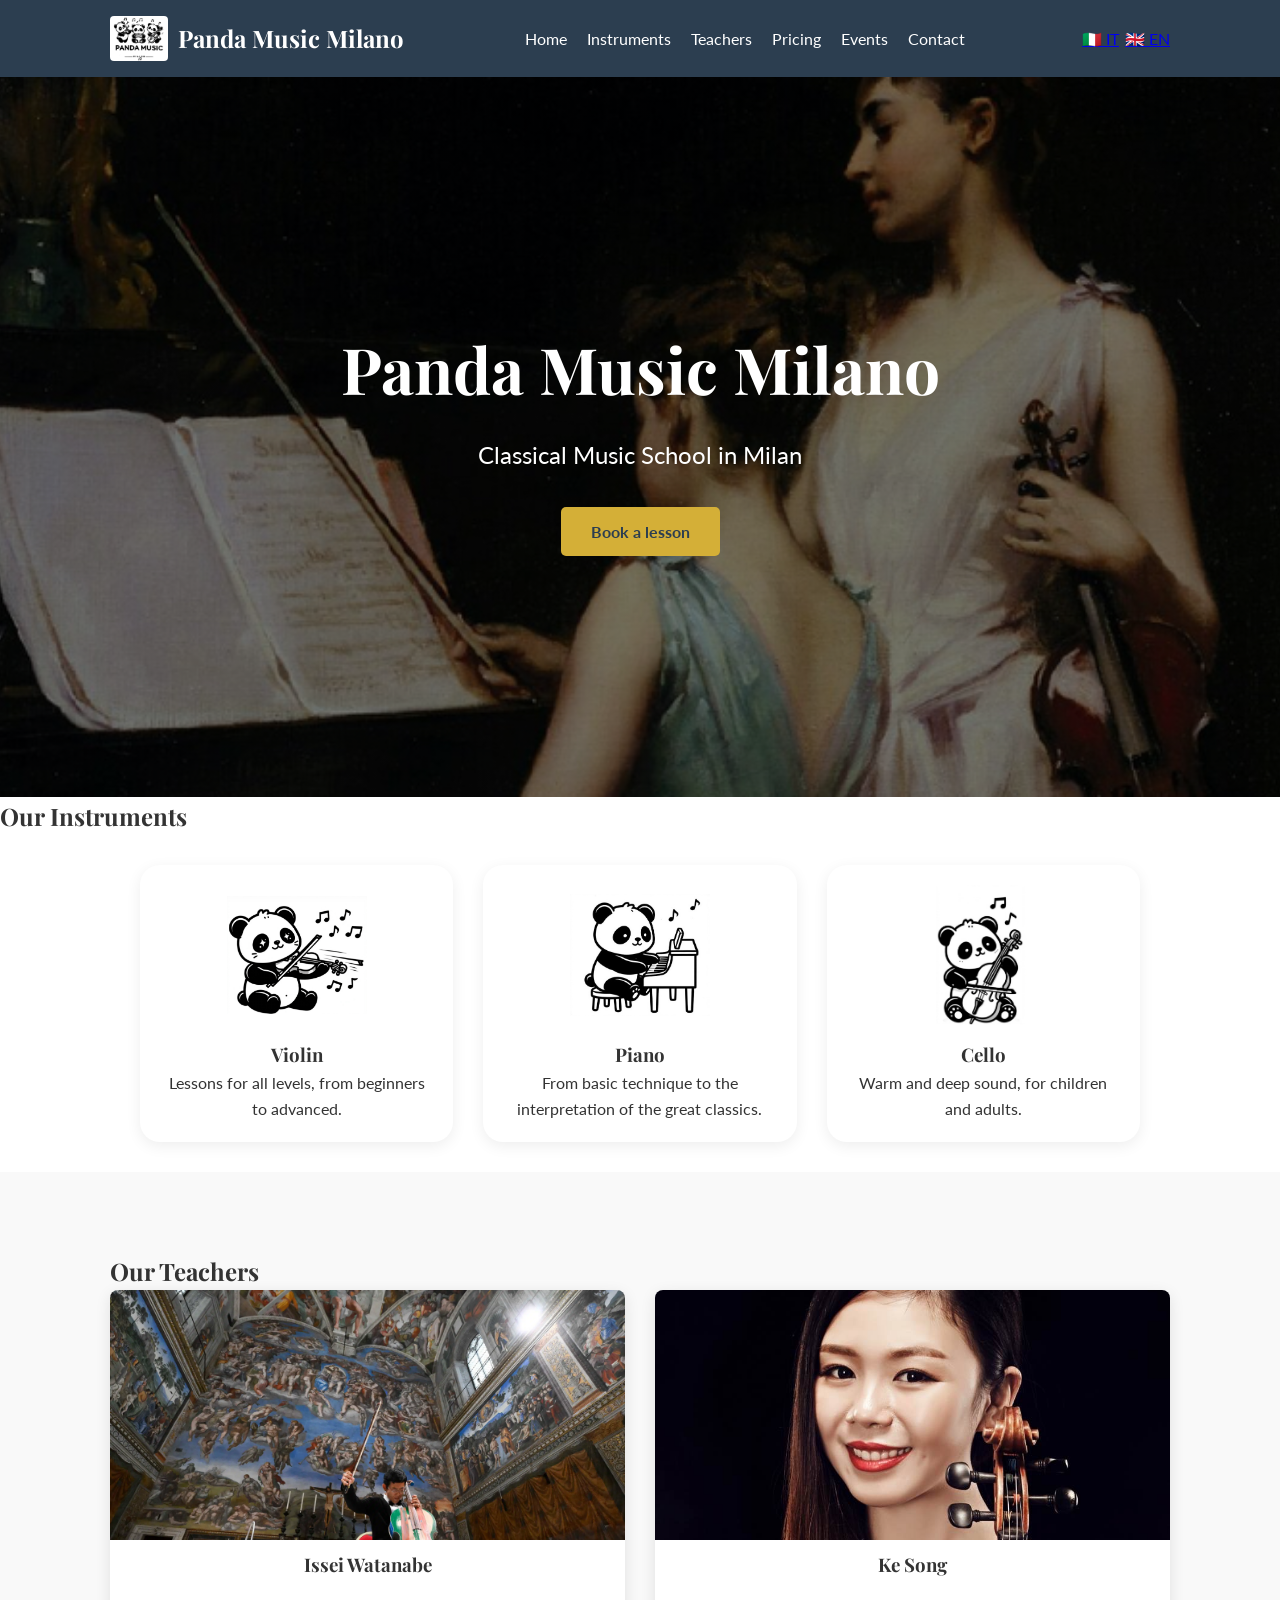
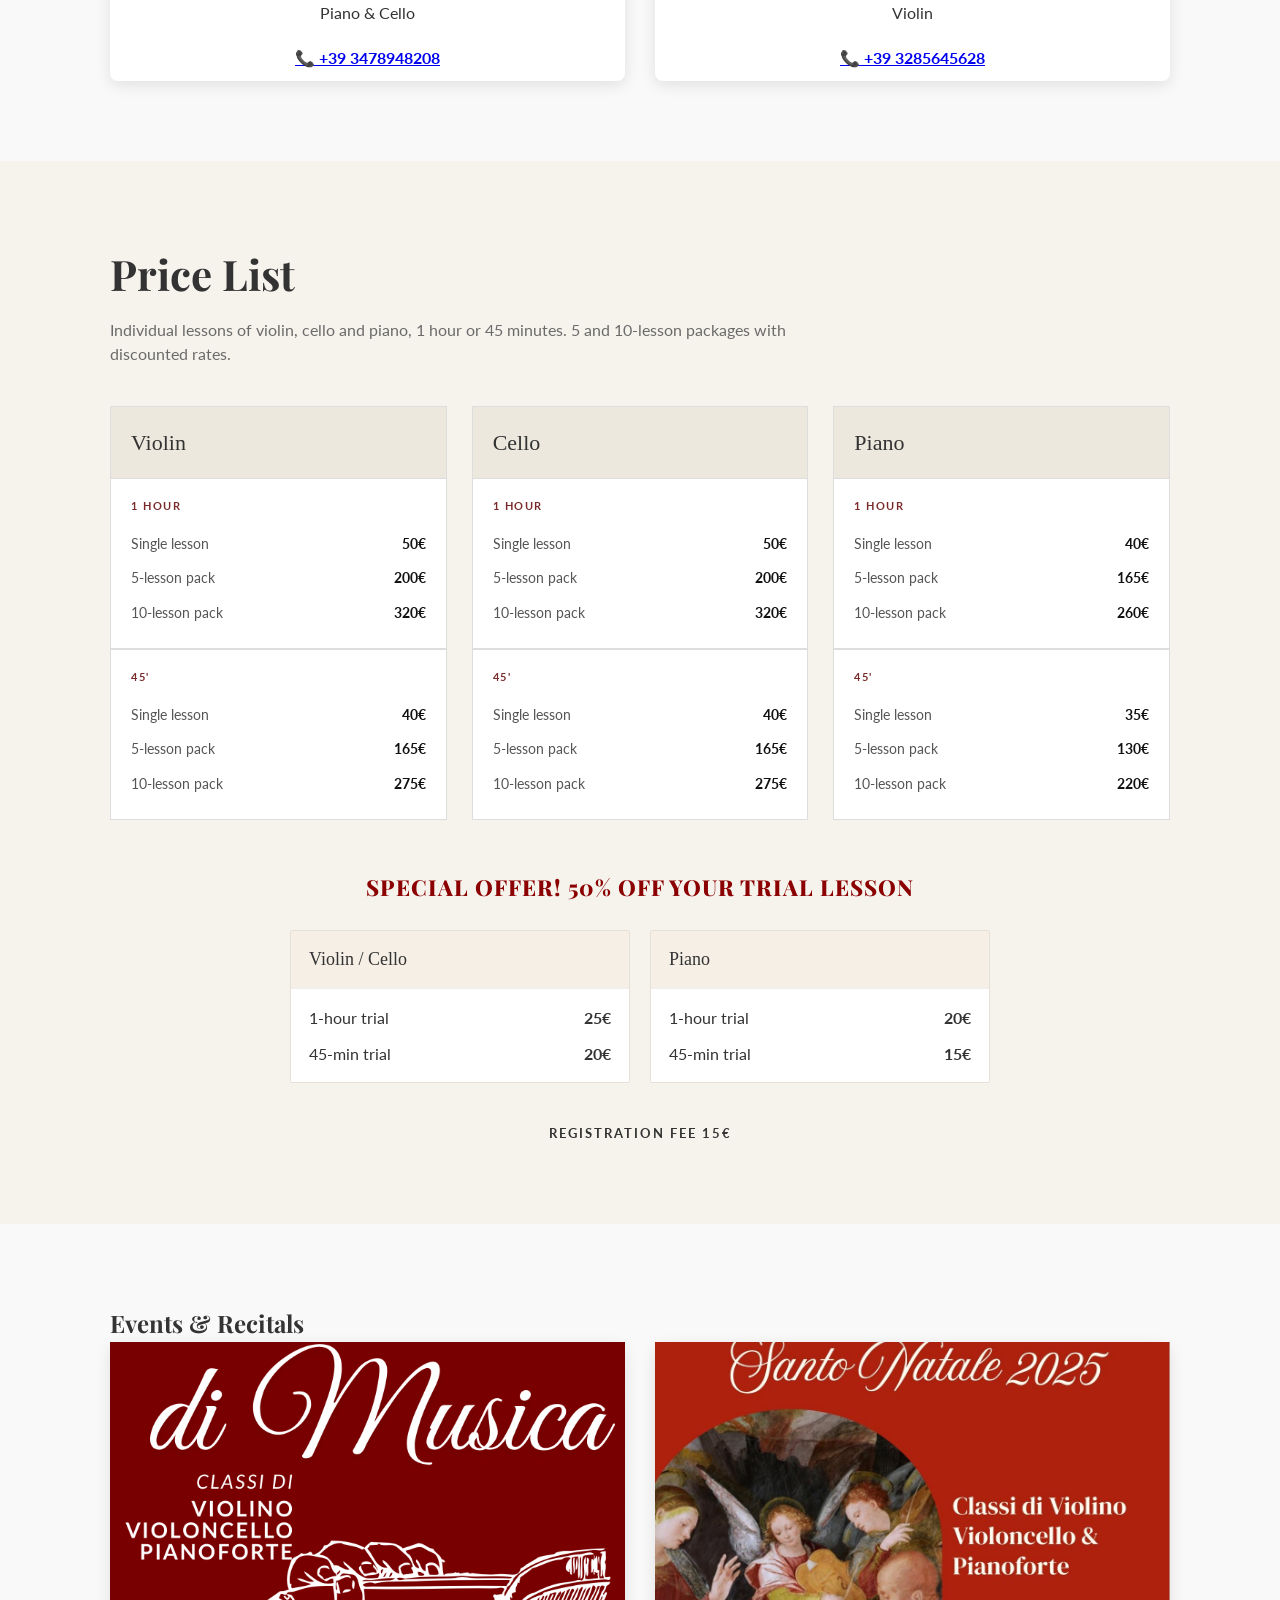
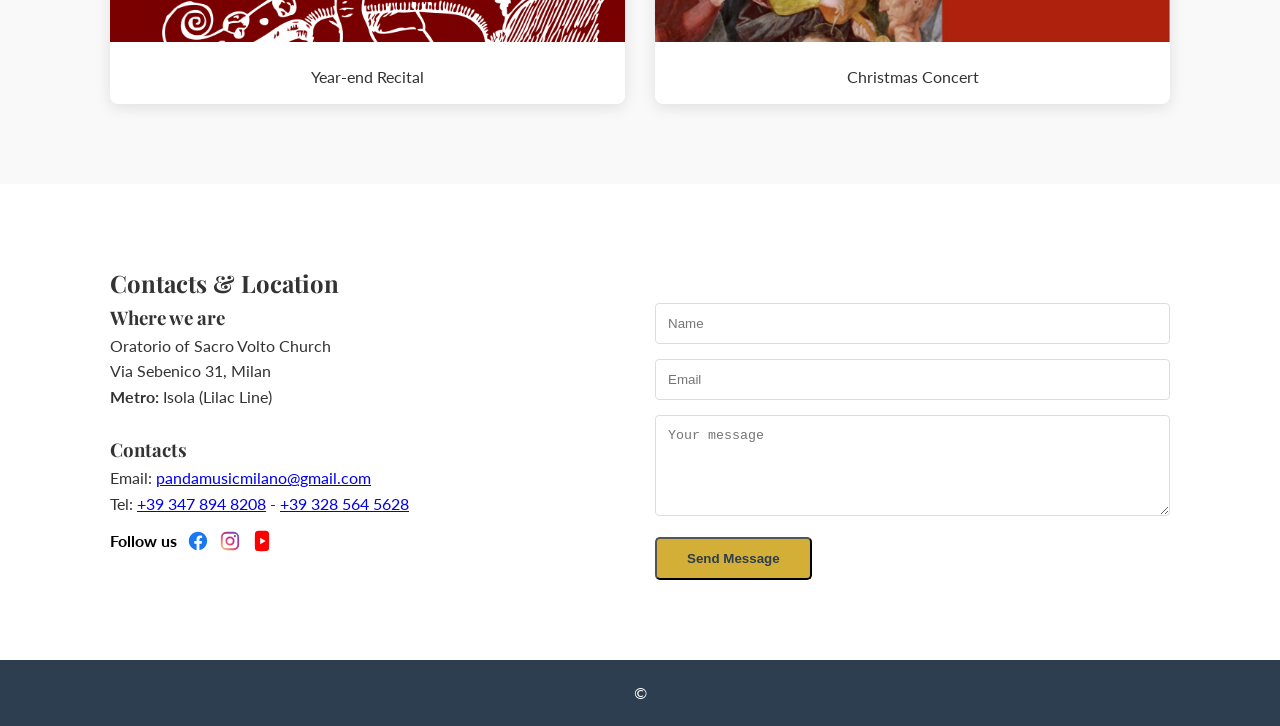
==== en/index.html @ 8abaf865 "Remove style tag from index.html Removed the style tag from the head section." ====
<!DOCTYPE html>
<html lang="en">
<head>
    <meta charset="UTF-8">
    <meta name="viewport" content="width=device-width, initial-scale=1.0">
    <title>Music School Milan Isola - Panda Music Milano | Violin Cello Piano</title>
    <meta name="description" content="Music school in Isola, Milan - Via Sebenico 31. Individual lessons of violin, cello and piano. Trial lesson from 15€. Sacro Volto Oratory.">
    <link rel="stylesheet" href="../style.css">
    <link rel="alternate" hreflang="it" href="https://pandamusicmilano.com/" />
    <link rel="alternate" hreflang="en" href="https://pandamusicmilano.com/en/" />
    <link rel="preconnect" href="https://fonts.googleapis.com">
    <link rel="preconnect" href="https://fonts.gstatic.com" crossorigin>
    <link href="https://fonts.googleapis.com/css2?family=Playfair+Display:ital,wght@0,400;0,700;1,400&family=Lato:wght@300;400;700&display=swap" rel="stylesheet">

</head>
<body>
    <header>
        <nav>
            <div class="logo" style="display: flex; align-items: center; gap: 10px;">
                <img src="../logo.jpeg" alt="Panda Music Milano" style="height: 45px; width: auto; border-radius: 4px;">
                <span>Panda Music Milano</span>
            </div>
            <ul class="nav-links">
                <li><a href="#home">Home</a></li>
                <li><a href="#strumenti">Instruments</a></li>
                <li><a href="#docenti">Teachers</a></li>
                <li><a href="#listino">Pricing</a></li>
                <li><a href="#eventi">Events</a></li>
                <li><a href="#contatti">Contact</a></li>
            </ul>
            <div class="lang-switch">
                <a href="/">🇮🇹 IT</a>
                <a href="/en/" class="active">🇬🇧 EN</a>
            </div>
        </nav>
    </header>

    <section id="home" class="hero">
    <div class="hero-content">
        <h1>Panda Music Milano</h1>
        <p>Classical Music School in Milan</p>
        <a href="#contatti" class="btn">Book a lesson</a>
    </div>
</section>

    <section id="strumenti" class="strumenti">
  <h2>Our Instruments</h2>
  <div class="strumenti-grid">
    <div class="strumento-card">
      <img src="../violino.gif" alt="Violin" class="panda-gif">
      <h3>Violin</h3>
      <p>Lessons for all levels, from beginners to advanced.</p>
    </div>
    <div class="strumento-card">
      <img src="../piano.gif" alt="Piano" class="panda-gif">
      <h3>Piano</h3>
      <p>From basic technique to the interpretation of the great classics.</p>
    </div>
    <div class="strumento-card">
      <img src="../violoncello.gif" alt="Cello" class="panda-gif">
      <h3>Cello</h3>
      <p>Warm and deep sound, for children and adults.</p>
    </div>
  </div>
</section>

    <section id="docenti" class="section bg-light">
        <div class="container">
            <h2 class="section-title">Our Teachers</h2>
            <div class="grid">
                <div class="profile-card">
                    <div class="profile-img" style="background-image: url('../IMG_0498.webp'); background-position: center top; background-size: cover;"></div>
                    <h3>Issei Watanabe</h3>
                    <p>Piano & Cello</p>
                    <p class="phone"><a href="tel:+393478948208">📞 +39 3478948208</a></p>
                </div>
                <div class="profile-card">
                    <div class="profile-img" style="background-image: url('../IMG_6956.jpeg'); background-position: center 20%; background-size: cover;"></div>
                    <h3>Ke Song</h3>
                    <p>Violin</p>
                    <p class="phone"><a href="tel:+393285645628">📞 +39 3285645628</a></p>
                </div>
            </div>
        </div>
    </section>

    <section id="listino" class="section" style="background:#f6f3ed;">
  <div class="container">
    <h2 class="section-title" style="text-align:left; font-size:42px; margin-bottom:10px;">Price List</h2>
    <p style="max-width:750px; color:#6b6b6b; margin-bottom:40px; line-height:1.5;">Individual lessons of violin, cello and piano, 1 hour or 45 minutes. 5 and 10-lesson packages with discounted rates.</p>

    <div class="prezzi-grid">
      <div class="prezzi-col">
        <div class="prezzi-card">
          <div class="prezzi-header">Violin</div>
          <div class="prezzi-body">
            <div class="prezzi-label">1 HOUR</div>
            <div class="prezzi-row"><span>Single lesson</span><strong>50€</strong></div>
            <div class="prezzi-row"><span>5-lesson pack</span><strong>200€</strong></div>
            <div class="prezzi-row"><span>10-lesson pack</span><strong>320€</strong></div>
          </div>
        </div>
        <div class="prezzi-card">
          <div class="prezzi-body">
            <div class="prezzi-label">45'</div>
            <div class="prezzi-row"><span>Single lesson</span><strong>40€</strong></div>
            <div class="prezzi-row"><span>5-lesson pack</span><strong>165€</strong></div>
            <div class="prezzi-row"><span>10-lesson pack</span><strong>275€</strong></div>
          </div>
        </div>
      </div>

      <div class="prezzi-col">
        <div class="prezzi-card">
          <div class="prezzi-header">Cello</div>
          <div class="prezzi-body">
            <div class="prezzi-label">1 HOUR</div>
            <div class="prezzi-row"><span>Single lesson</span><strong>50€</strong></div>
            <div class="prezzi-row"><span>5-lesson pack</span><strong>200€</strong></div>
            <div class="prezzi-row"><span>10-lesson pack</span><strong>320€</strong></div>
          </div>
        </div>
        <div class="prezzi-card">
          <div class="prezzi-body">
            <div class="prezzi-label">45'</div>
            <div class="prezzi-row"><span>Single lesson</span><strong>40€</strong></div>
            <div class="prezzi-row"><span>5-lesson pack</span><strong>165€</strong></div>
            <div class="prezzi-row"><span>10-lesson pack</span><strong>275€</strong></div>
          </div>
        </div>
      </div>

      <div class="prezzi-col">
        <div class="prezzi-card">
          <div class="prezzi-header">Piano</div>
          <div class="prezzi-body">
            <div class="prezzi-label">1 HOUR</div>
            <div class="prezzi-row"><span>Single lesson</span><strong>40€</strong></div>
            <div class="prezzi-row"><span>5-lesson pack</span><strong>165€</strong></div>
            <div class="prezzi-row"><span>10-lesson pack</span><strong>260€</strong></div>
          </div>
        </div>
        <div class="prezzi-card">
          <div class="prezzi-body">
            <div class="prezzi-label">45'</div>
            <div class="prezzi-row"><span>Single lesson</span><strong>35€</strong></div>
            <div class="prezzi-row"><span>5-lesson pack</span><strong>130€</strong></div>
            <div class="prezzi-row"><span>10-lesson pack</span><strong>220€</strong></div>
          </div>
        </div>
      </div>
    </div>

<h3 style="text-align:center; margin:50px 0 25px 0; font-size:22px; letter-spacing:1px; font-weight:800; color:#8b0000;">SPECIAL OFFER! 50% OFF YOUR TRIAL LESSON</h3>

<div class="prezzi-offerta-grid" style="display:grid; grid-template-columns: repeat(2, 1fr); gap:20px; max-width:700px; margin:0 auto 30px auto;">
  <div style="background:#fff; border:1px solid #e8e0d8; border-radius:2px;">
    <div style="background:#f5efe6; padding:14px 18px; font-family:serif; font-size:18px;">Violin / Cello</div>
    <div style="padding:16px 18px; border-top:1px solid #eee;">
      <div style="display:flex; justify-content:space-between; margin-bottom:10px;"><span>1-hour trial</span><strong>25€</strong></div>
      <div style="display:flex; justify-content:space-between;"><span>45-min trial</span><strong>20€</strong></div>
    </div>
  </div>
  <div style="background:#fff; border:1px solid #e8e0d8; border-radius:2px;">
    <div style="background:#f5efe6; padding:14px 18px; font-family:serif; font-size:18px;">Piano</div>
    <div style="padding:16px 18px; border-top:1px solid #eee;">
      <div style="display:flex; justify-content:space-between; margin-bottom:10px;"><span>1-hour trial</span><strong>20€</strong></div>
      <div style="display:flex; justify-content:space-between;"><span>45-min trial</span><strong>15€</strong></div>
    </div>
  </div>
</div>
      
    <div style="text-align:center; margin-top:40px; font-weight:700; letter-spacing:2px; font-size:13px;">REGISTRATION FEE 15€</div>
  </div>
</section>

    <section id="eventi" class="section bg-light">
        <div class="container">
            <h2 class="section-title">Events & Recitals</h2>
            <div class="grid">
                <div class="event-card">
                    <div class="event-img-container">
                        <img src="../saggio.png" alt="Year-end recital">
                    </div>
                    <div class="event-info">
                        <p>Year-end Recital</p>
                    </div>
                </div>
                <div class="event-card">
                    <div class="event-img-container">
                        <img src="../saggionatale.jpeg" alt="Christmas Concert">
                    </div>
                    <div class="event-info">
                        <p>Christmas Concert</p>
                    </div>
                </div>
            </div>
        </div>
    </section>

    <section id="contatti" class="section">
        <div class="container">
            <h2 class="section-title">Contacts & Location</h2>
            <div class="grid">
                <div class="contact-info">
                    <h3>Where we are</h3>
                    <p>Oratorio of Sacro Volto Church</p>
                    <p>Via Sebenico 31, Milan</p>
                    <p><strong>Metro:</strong> Isola (Lilac Line)</p>
                    <br>
                    <h3>Contacts</h3>
        <p>Email: <a href="mailto:pandamusicmilano@gmail.com">pandamusicmilano@gmail.com</a></p>
        <p>Tel: <a href="tel:+393478948208">+39 347 894 8208</a> - <a href="tel:+393285645628">+39 328 564 5628</a></p>
        <div class="seguici-su-contatti">
          <span>Follow us</span>
          <a href="https://www.facebook.com/profile.php?id=61565935903559" target="_blank"><svg viewBox="0 0 24 24" fill="#1877F2"><path d="M12 2.04C6.5 2.04 2 6.53 2 12.06C2 17.06 5.66 21.21 10.44 21.96V14.96H7.9V12.06H10.44V9.85C10.44 7.34 11.93 5.96 14.22 5.96C15.31 5.96 16.45 6.15 16.45 6.15V8.62H15.19C13.95 8.62 13.56 9.39 13.56 10.18V12.06H16.34L15.89 14.96H13.56V21.96A10 10 0 0 0 22 12.06C22 6.53 17.5 2.04 12 2.04Z"/></svg></a>
          <a href="https://www.instagram.com/panda_music_milano/" target="_blank"><svg viewBox="0 0 24 24"><defs><linearGradient id="ig" x1="0%" y1="100%" x2="100%" y2="0%"><stop offset="0%" stop-color="#feda75"/><stop offset="50%" stop-color="#d62976"/><stop offset="100%" stop-color="#4f5bd5"/></linearGradient></defs><path fill="url(#ig)" d="M7.8 2h8.4A5.8 5.8 0 0 1 22 7.8v8.4A5.8 5.8 0 0 1 16.2 22H7.8A5.8 5.8 0 0 1 2 16.2V7.8A5.8 5.8 0 0 1 7.8 2m0 2A3.8 3.8 0 0 0 4 7.8v8.4A3.8 3.8 0 0 0 7.8 20h8.4a3.8 3.8 0 0 0 3.8-3.8V7.8A3.8 3.8 0 0 0 16.2 4H7.8m9.5 1.5a1.2 1.2 0 1 1 0 2.4 1.2 1.2 0 0 1 0-2.4M12 7a5 5 0 1 1 0 10 5 5 0 0 1 0-10m0 2a3 3 0 1 0 0 6 3 3 0 0 0 0-6z"/></svg></a>
          <a href="https://youtube.com/@pandamusicmilano?si=l2Gr7CHWzLTpiinb" target="_blank"><svg viewBox="0 0 24 24" fill="#FF0000"><path d="M19.6 3.2A2.9 2.9 0 0 0 17.5 1.1C15.5.9 12 .9 12 .9s-3.5 0-5.5.2A2.9 2.9 0 0 0 4.4 3.2C4.2 5.2 4.2 12 4.2 12s0 6.8.2 8.8a2.9 2.9 0 0 0 2.1 2.1c2 .2 5.5.2 5.5.2s3.5 0 5.5-.2a2.9 2.9 0 0 0 2.1-2.1c.2-2 .2-8.8.2-8.8s0-6.8-.2-8.8zM10 15.5v-7l6 3.5-6 3.5z"/></svg></a>
        </div>
        </div>
                <div class="contact-form">
                    <form action="https://formsubmit.co/pandamusicmilano@gmail.com" method="POST">
  <input type="text" name="name" placeholder="Name" required>
  <input type="email" name="email" placeholder="Email" required>
  <textarea name="message" placeholder="Your message" rows="5" required></textarea>
  <input type="hidden" name="_captcha" value="false">
  <input type="hidden" name="_subject" value="New message from Panda Music Milano EN">
  <button type="submit" class="btn">Send Message</button>
</form>
                </div>
            </div>
        </div>
    </section>

    <footer>
        <div class="container">
            <p>&copy
---- style.css ----
:root {
    --primary-color: #2c3e50;
    --secondary-color: #d4af37; /* Gold theme for classical music */
    --accent-color: #e67e22;
    --bg-light: #f9f9f9;
    --text-color: #333;
    --white: #ffffff;
}

* {
    margin: 0;
    padding: 0;
    box-sizing: border-box;
}

body {
    font-family: 'Lato', sans-serif;
    line-height: 1.6;
    color: var(--text-color);
}

h1, h2, h3 {
    font-family: 'Playfair Display', serif;
}

.container {
    max-width: 1100px;
    margin: auto;
    padding: 0 20px;
}

.section {
    padding: 80px 0;
}

.bg-light {
    background-color: var(--bg-light);
}

.grid {
    display: grid;
    grid-template-columns: repeat(auto-fit, minmax(300px, 1fr));
    gap: 30px;
}

/* Header & Nav */
header {
    background: var(--primary-color);
    color: var(--white);
    padding: 1rem 0;
    position: sticky;
    top: 0;
    z-index: 1000;
}

nav {
    display: flex;
    justify-content: space-between;
    align-items: center;
    max-width: 1100px;
    margin: auto;
    padding: 0 20px;
}

.logo {
    font-size: 1.5rem;
    font-family: 'Playfair Display', serif;
    font-weight: 700;
}

nav ul {
    display: flex;
    list-style: none;
}

nav ul li {
    margin-left: 20px;
}

nav ul li a {
    color: var(--white);
    text-decoration: none;
    transition: color 0.3s;
}

nav ul li a:hover {
    color: var(--secondary-color);
}

/* Hero Section */
.hero {
    height: 80vh;
    background: linear-gradient(rgba(0,0,0,0.55), rgba(0,0,0,0.55)), url('keynote.jpeg');
    background-size: 105% auto;
    background-position: center top;
    background-repeat: no-repeat;
    display: flex;
    align-items: center;
    justify-content: center;
    text-align: center;
    color: var(--white);
}

.hero-content h1 {
    font-size: 4rem;
    margin-bottom: 1rem;
}

.hero-content p {
    font-size: 1.5rem;
    margin-bottom: 2rem;
}

.btn {
    display: inline-block;
    background: var(--secondary-color);
    color: var(--primary-color);
    padding: 12px 30px;
    text-decoration: none;
    border-radius: 5px;
    font-weight: bold;
    transition: transform 0.3s;
}

.btn:hover {
    transform: scale(1.05);
}

/* Cards */
.card, .profile-card, .event-card {
    background: var(--white);
    padding: 30px;
    border-radius: 8px;
    box-shadow: 0 4px 15px rgba(0,0,0,0.1);
    text-align: center;
}

.profile-card {
    padding: 0;
    overflow: hidden;
}

.profile-img {
    height: 250px;
    background-size: cover;
    background-position: center;
}

.profile-card h3, .profile-card p {
    padding: 10px 20px;
}

.phone {
    font-weight: bold;
    color: var(--primary-color);
}

/* Table */
.table-container {
    overflow-x: auto;
}

table {
    width: 100%;
    border-collapse: collapse;
    margin-bottom: 20px;
}

table th, table td {
    border: 1px solid #ddd;
    padding: 15px;
    text-align: left;
}

table th {
    background-color: var(--primary-color);
    color: var(--white);
}

.note {
    font-style: italic;
    color: #666;
}

/* Events */
.event-card {
    padding: 0;
}

.event-card img {
    width: 100%;
    height: 300px;
    object-fit: cover;
}

.event-info {
    padding: 15px;
}

/* Contact Form */
form input, form textarea {
    width: 100%;
    padding: 12px;
    margin-bottom: 15px;
    border: 1px solid #ddd;
    border-radius: 4px;
}

/* Footer */
footer {
    background: var(--primary-color);
    color: var(--white);
    text-align: center;
    padding: 20px 0;
}

/* Mobile Responsive */
@media (max-width: 768px) {
    nav {
        flex-direction: column;
    }
    nav ul {
        margin-top: 1rem;
    }
    .hero-content h1 {
        font-size: 2.5rem;
    }
}
.prezzi-grid { display: grid; grid-template-columns: repeat(3, 1fr); gap: 25px; }
.prezzi-card { background: #fff; border: 1px solid #ddd; }
.prezzi-header { background: #ece8de; padding: 18px 20px; font-family: serif; font-size: 22px; border-bottom: 1px solid #ddd; }
.prezzi-body { padding: 18px 20px; }
.prezzi-label { color: #7a2a2a; font-size: 11px; letter-spacing: 1.5px; font-weight: 700; margin-bottom: 12px; }
.prezzi-row { display: flex; justify-content: space-between; padding: 6px 0; font-size: 14px; color: #555; }
.prezzi-row strong { color: #111; font-weight: 700; }

@media (max-width: 900px) { .prezzi-grid { grid-template-columns: 1fr; } }

.strumenti-grid {
  display: grid;
  grid-template-columns: repeat(auto-fit, minmax(240px, 1fr));
  gap: 30px;
  margin-top: 30px;
}

.strumento-card {
  background: white;
  border-radius: 20px;
  padding: 25px;
  text-align: center;
  box-shadow: 0 4px 15px rgba(0,0,0,0.07);
  transition: transform 0.2s;
}

.strumento-card:hover {
  transform: translateY(-6px);
}

.panda-gif {
  width: 160px;
  height: 160px;
  object-fit: contain;
  margin-bottom: 15px;
}
/* FIX PANDA GIF */
#strumenti .strumenti-grid, .strumenti-grid {
  display: grid !important;
  grid-template-columns: repeat(3, 1fr) !important;
  gap: 30px !important;
  max-width: 1000px;
  margin: 30px auto;
}

.strumento-card {
  text-align: center !important;
  padding: 20px !important;
}

.panda-gif {
  width: 140px !important;
  height: 140px !important;
  object-fit: contain !important;
  display: block !important;
  margin: 0 auto 15px auto !important;
}

/* su mobile diventa 1 colonna */
@media (max-width: 768px) {
  #strumenti .strumenti-grid, .strumenti-grid {
    grid-template-columns: 1fr !important;
  }
}

/* FIX ICONE PICCOLE - Seguici su */
.seguici-su-contatti {
  display: flex!important;
  flex-direction: row!important;
  align-items: center!important;
  gap: 10px!important;
  margin-top: 12px!important;
  padding-top: 0!important;
  border-top: none!important;
}

.seguici-su-contatti span {
  font-size: inherit!important;
  font-weight: bold!important; /* uguale a Contatti */
  font-family: inherit!important;
  color: #000!important;
  margin: 0!important;
}

.seguici-su-contatti a {
  width: 22px!important;
  height: 22px!important;
  display: inline-block!important;
  line-height: 0!important;
}

.seguici-su-contatti a svg {
  width: 22px!important;
  height: 22px!important;
  max-width: 22px!important;
  max-height: 22px!important;
  display: block!important;
}
@media (max-width: 768px){
  .prezzi-offerta-grid{grid-template-columns:1fr!important; max-width:360px!important;}
}
/* Fix bandierine lingua */
nav {
  display: flex;
  align-items: center;
  justify-content: space-between;
  position: relative;
}
.lang-switch {
  display: flex;
  gap: 6px;
  margin-left: 15px;
  flex-shrink: 0;
}
@media (max-width: 768px) {
  .nav-links {
    flex-wrap: wrap;
  }
  .lang-switch {
    position: static;
  }
}
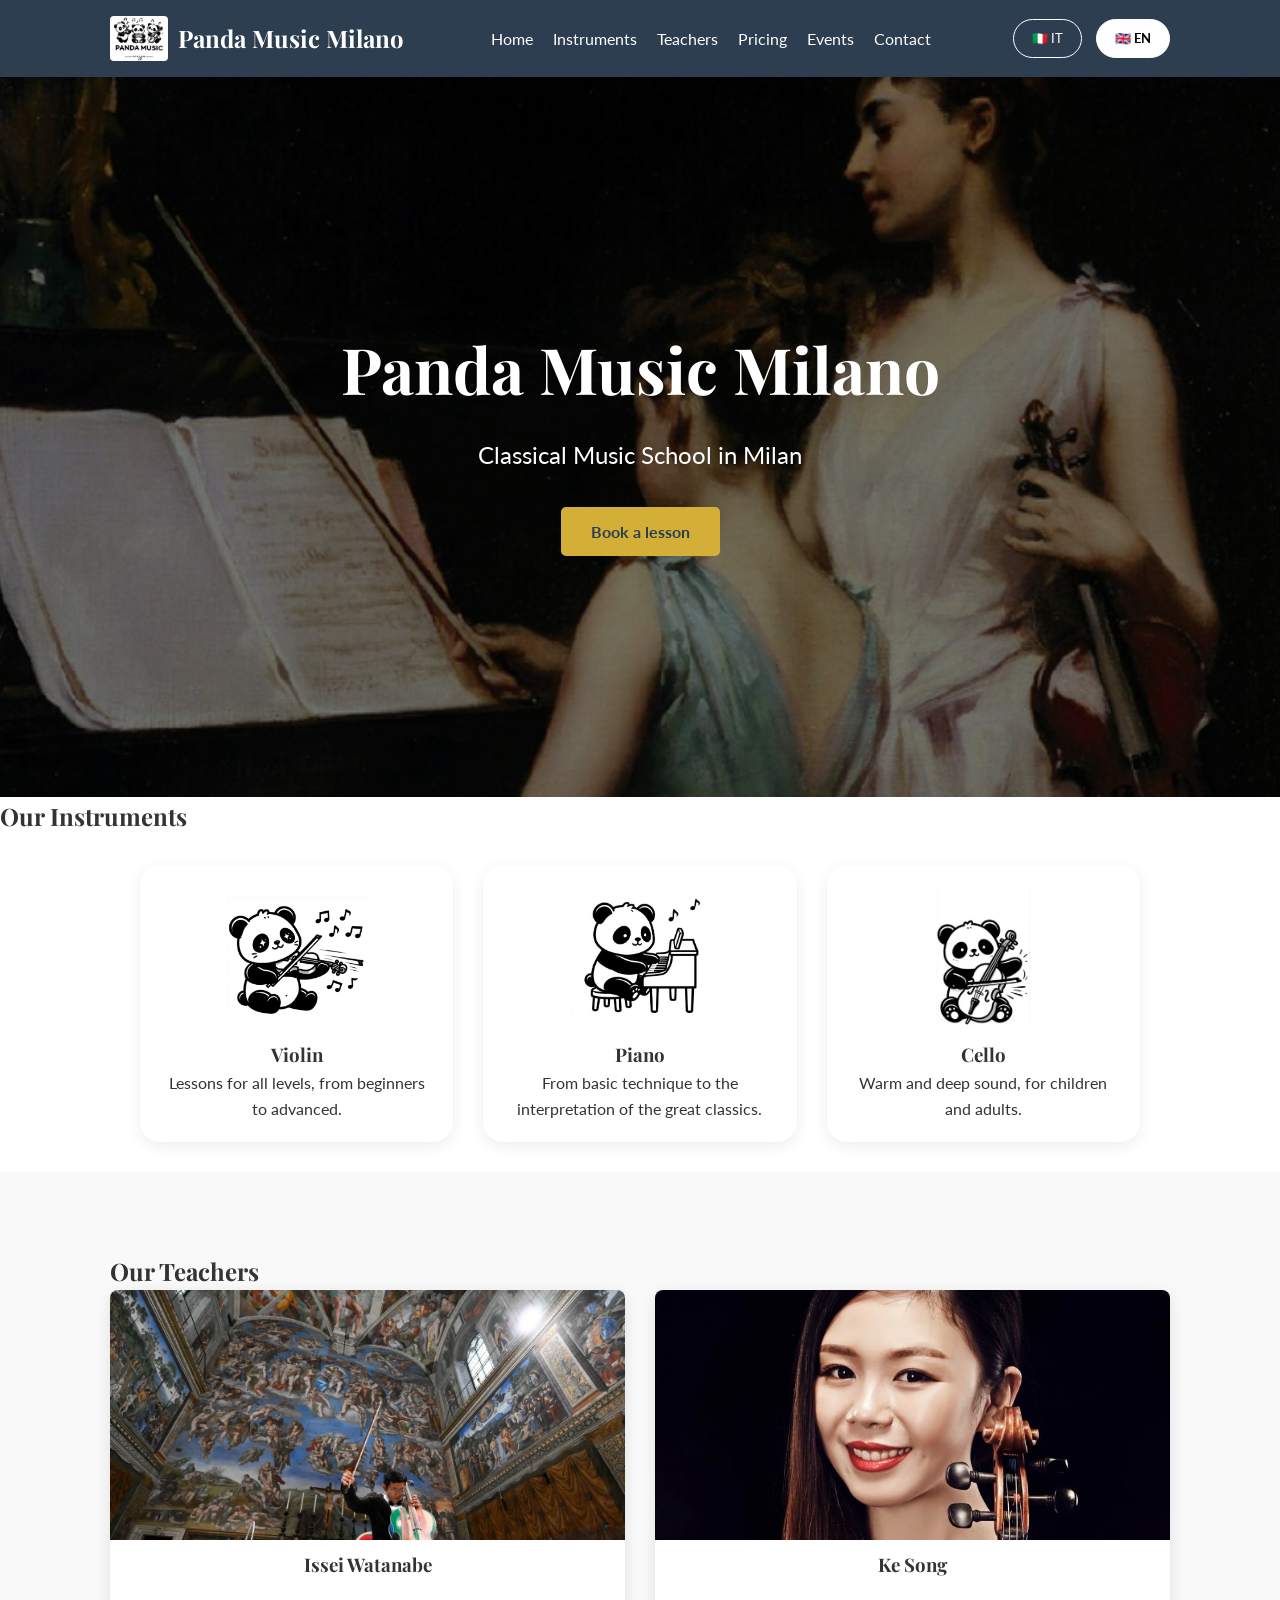
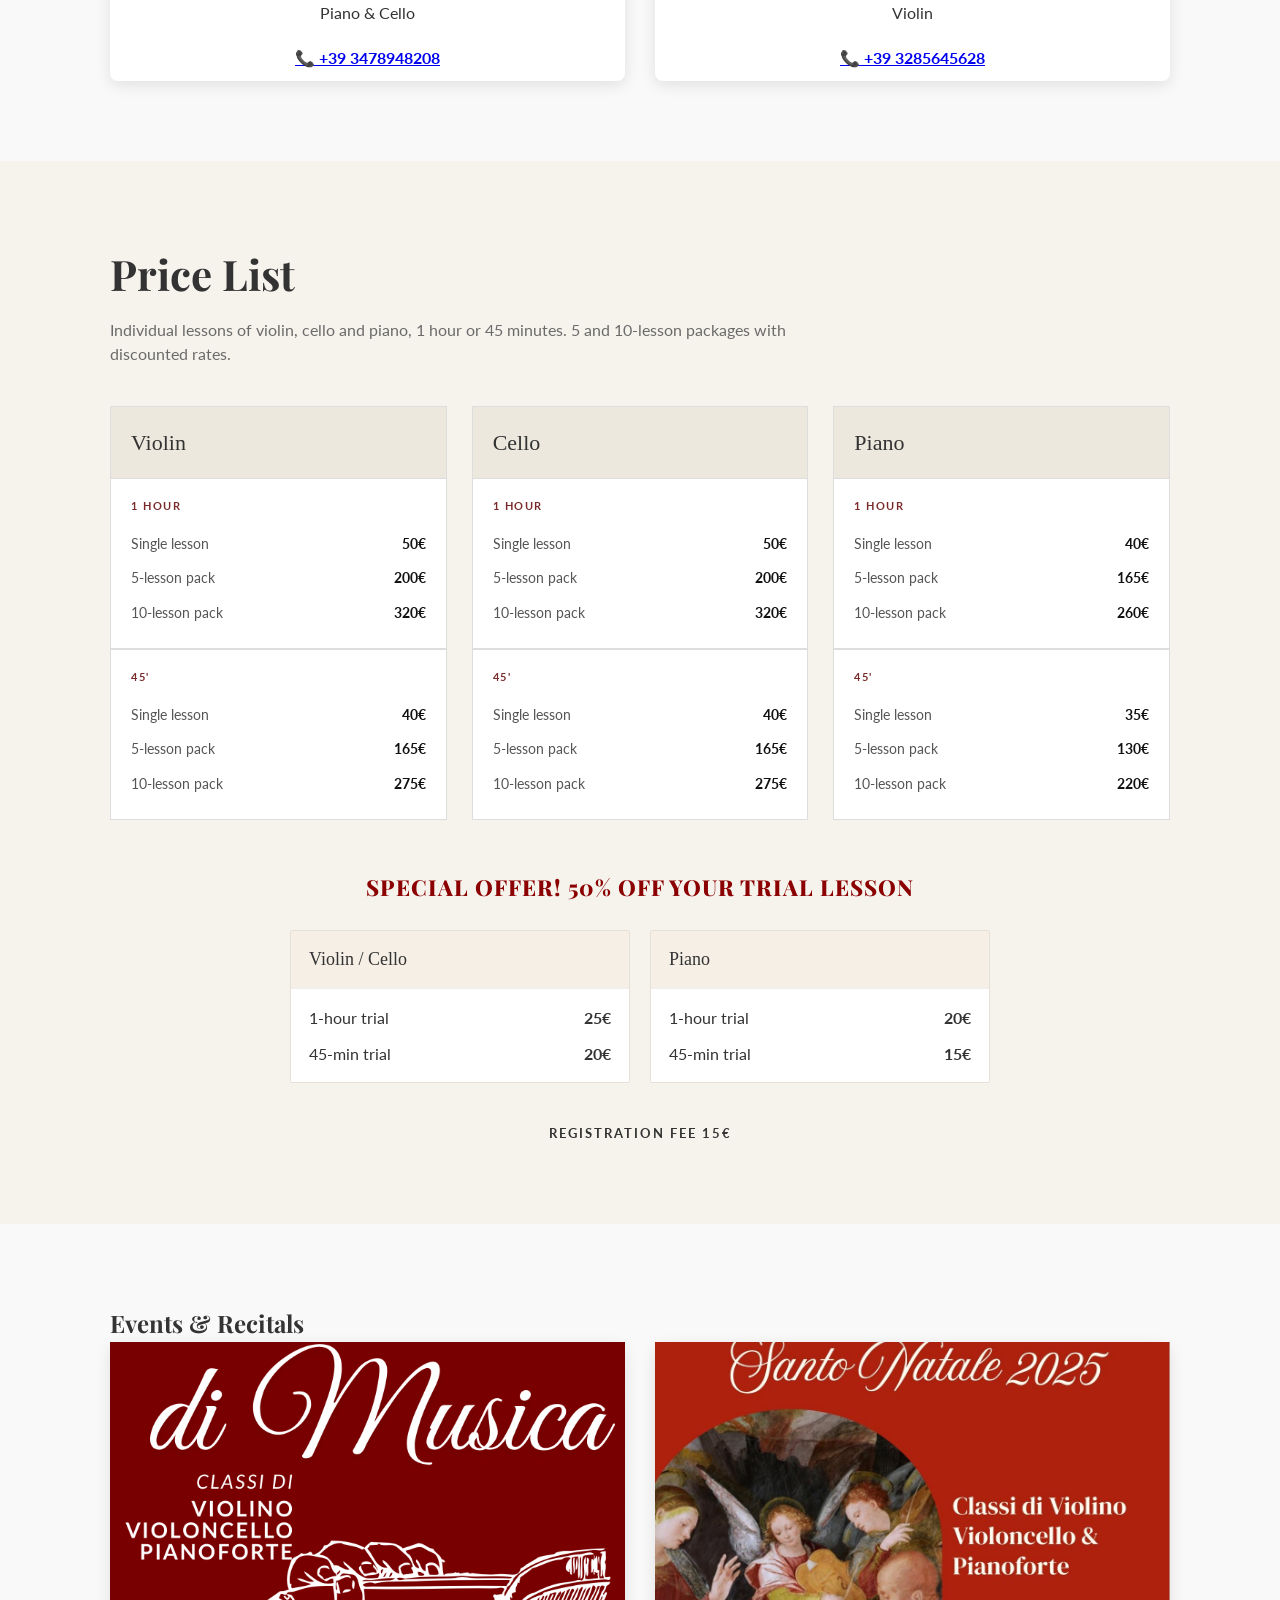
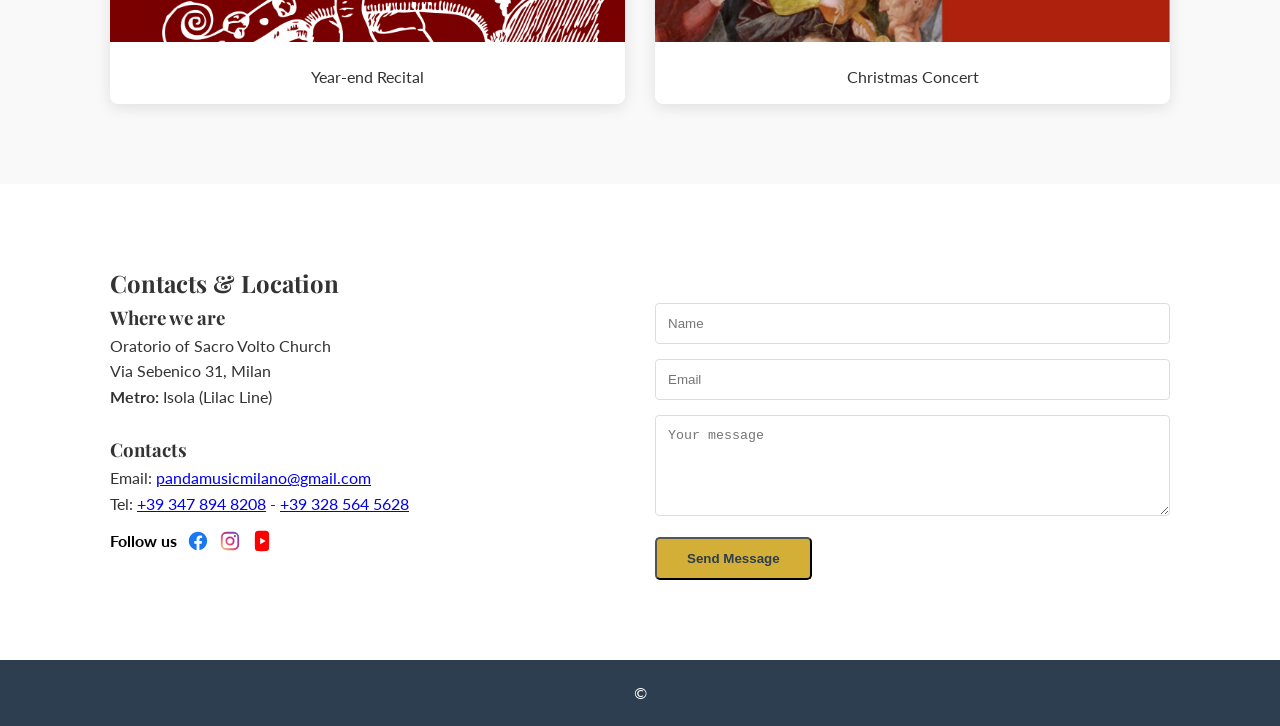
==== commit d10f0ac0: "Enhance language switcher in index.html Updated language switcher styles and structure." ====
--- a/en/index.html
+++ b/en/index.html
@@ -27,12 +27,12 @@
                 <li><a href="#listino">Pricing</a></li>
                 <li><a href="#eventi">Events</a></li>
                 <li><a href="#contatti">Contact</a></li>
-            </ul>
-            <div class="lang-switch">
-                <a href="/">🇮🇹 IT</a>
-                <a href="/en/" class="active">🇬🇧 EN</a>
-            </div>
-        </nav>
+                    </ul>
+        <div class="lang-switch">
+            <a href="/" style="text-decoration:none; padding:8px 18px; border:1px solid #fff; border-radius:30px; background:transparent; color:#fff; font-size:13px;">🇮🇹 IT</a>
+            <a href="/en/" style="text-decoration:none; padding:8px 18px; border:1px solid #fff; border-radius:30px; background:#fff; color:#000; margin-left:8px; font-size:13px; font-weight:bold;">🇬🇧 EN</a>
+        </div>
+    </nav>
     </header>
 
     <section id="home" class="hero">
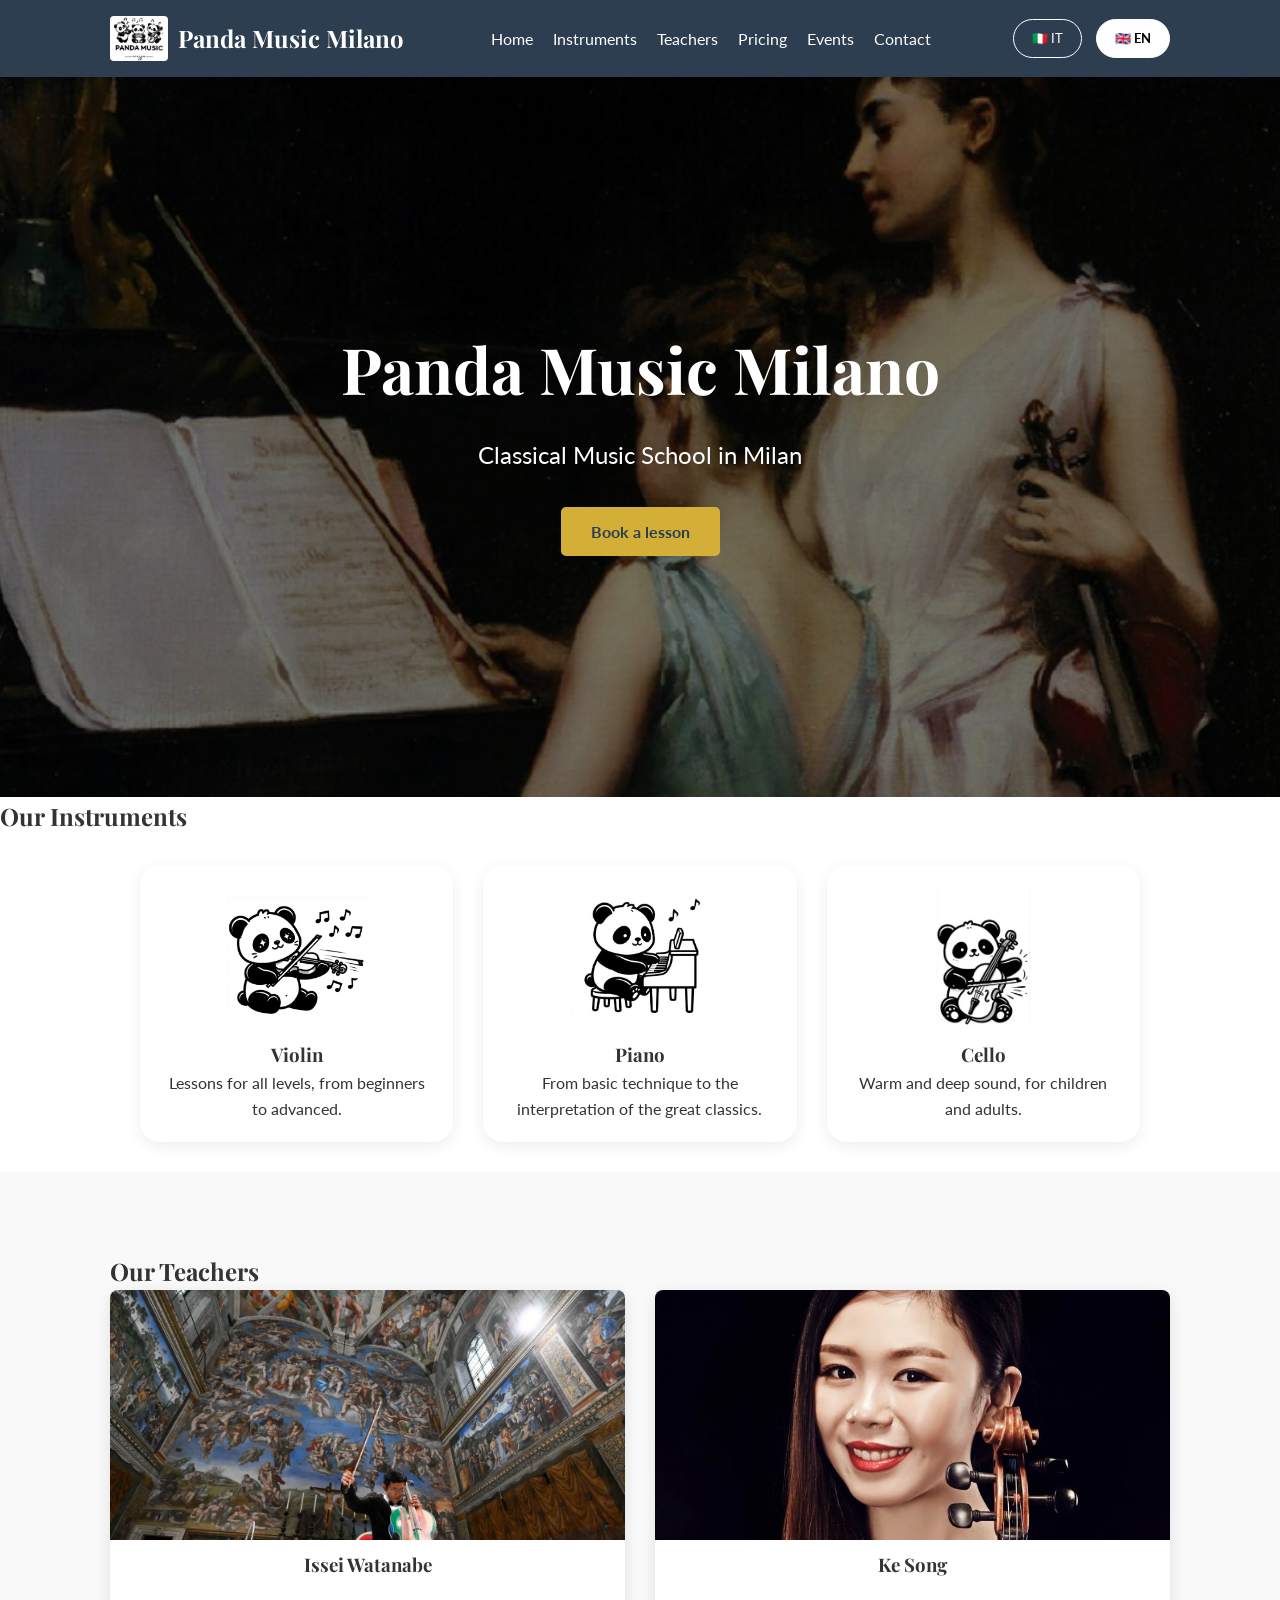
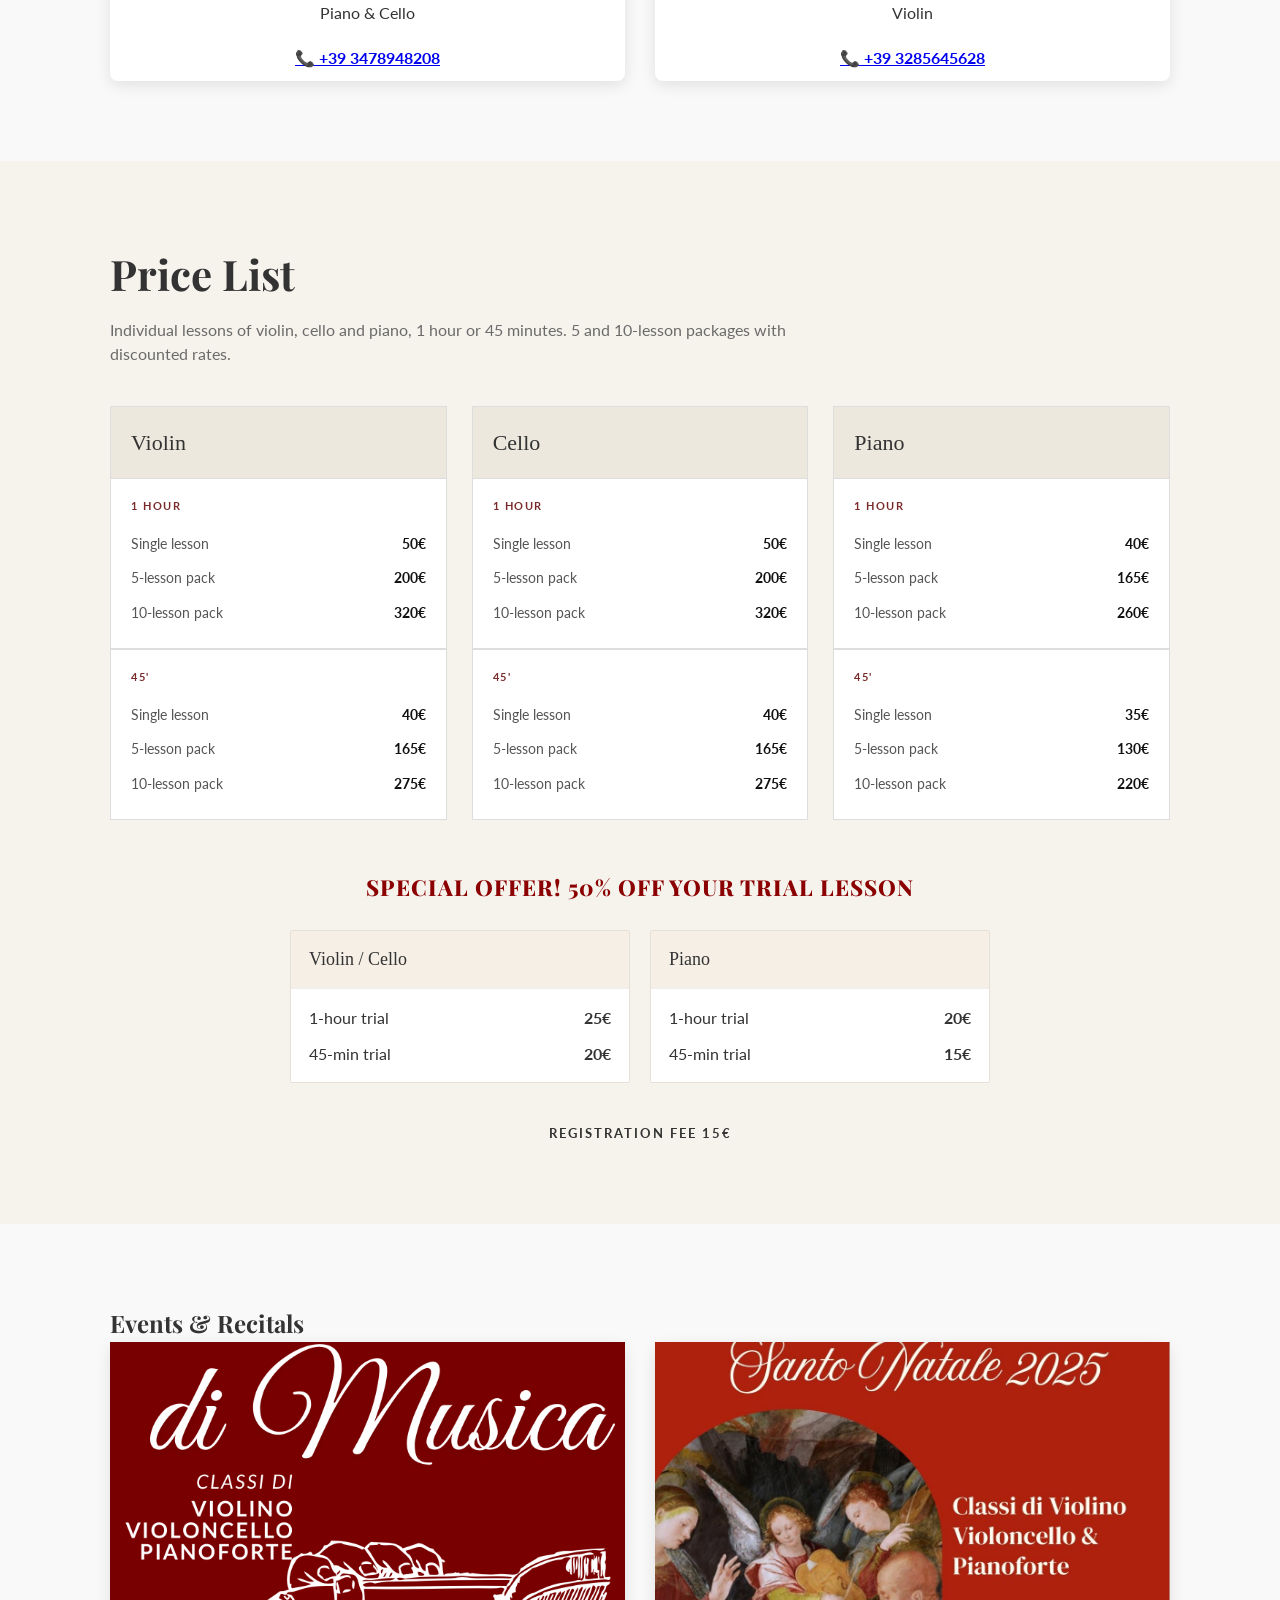
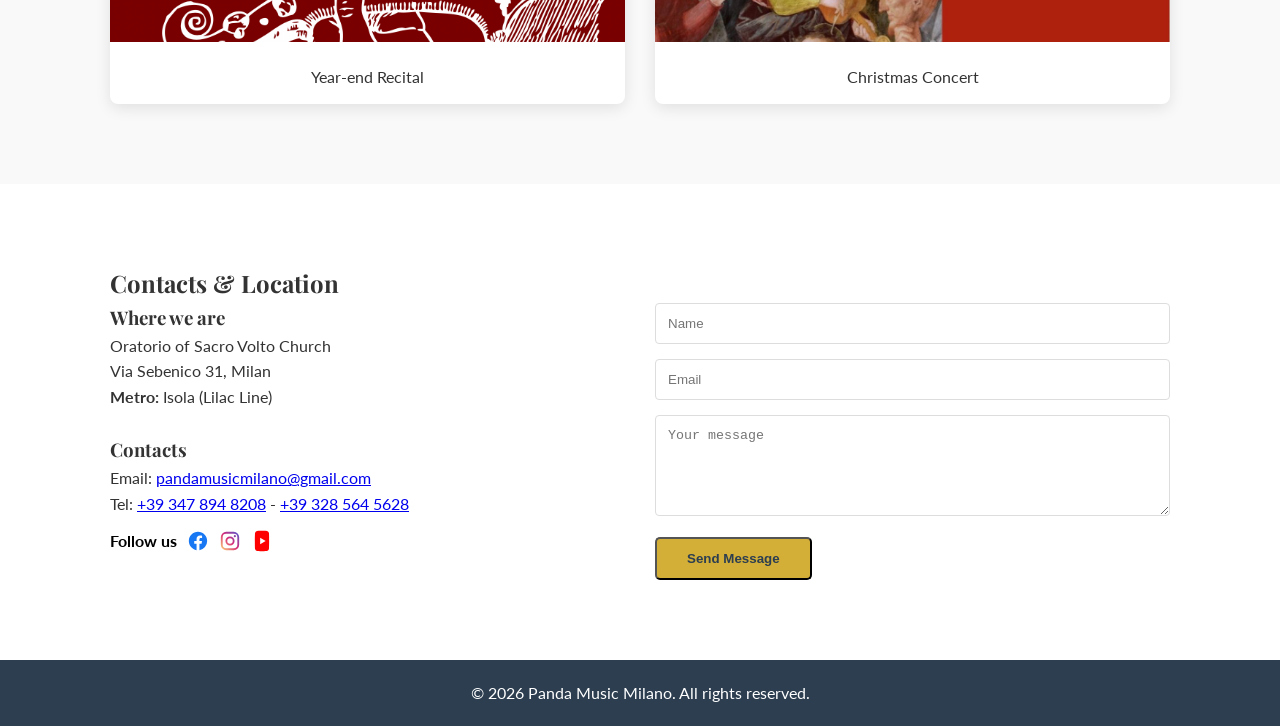
==== commit bd4b1643: "Add dynamic year to footer Update footer to include current year dynamically." ====
--- a/en/index.html
+++ b/en/index.html
@@ -234,4 +234,8 @@
 
     <footer>
         <div class="container">
-            <p>&copy
+            <p>&copy; <span id="y"></span> Panda Music Milano. All rights reserved.</p><script>document.getElementById('y').textContent=new Date().getFullYear()</script>
+        </div>
+    </footer>
+</body>
+</html>
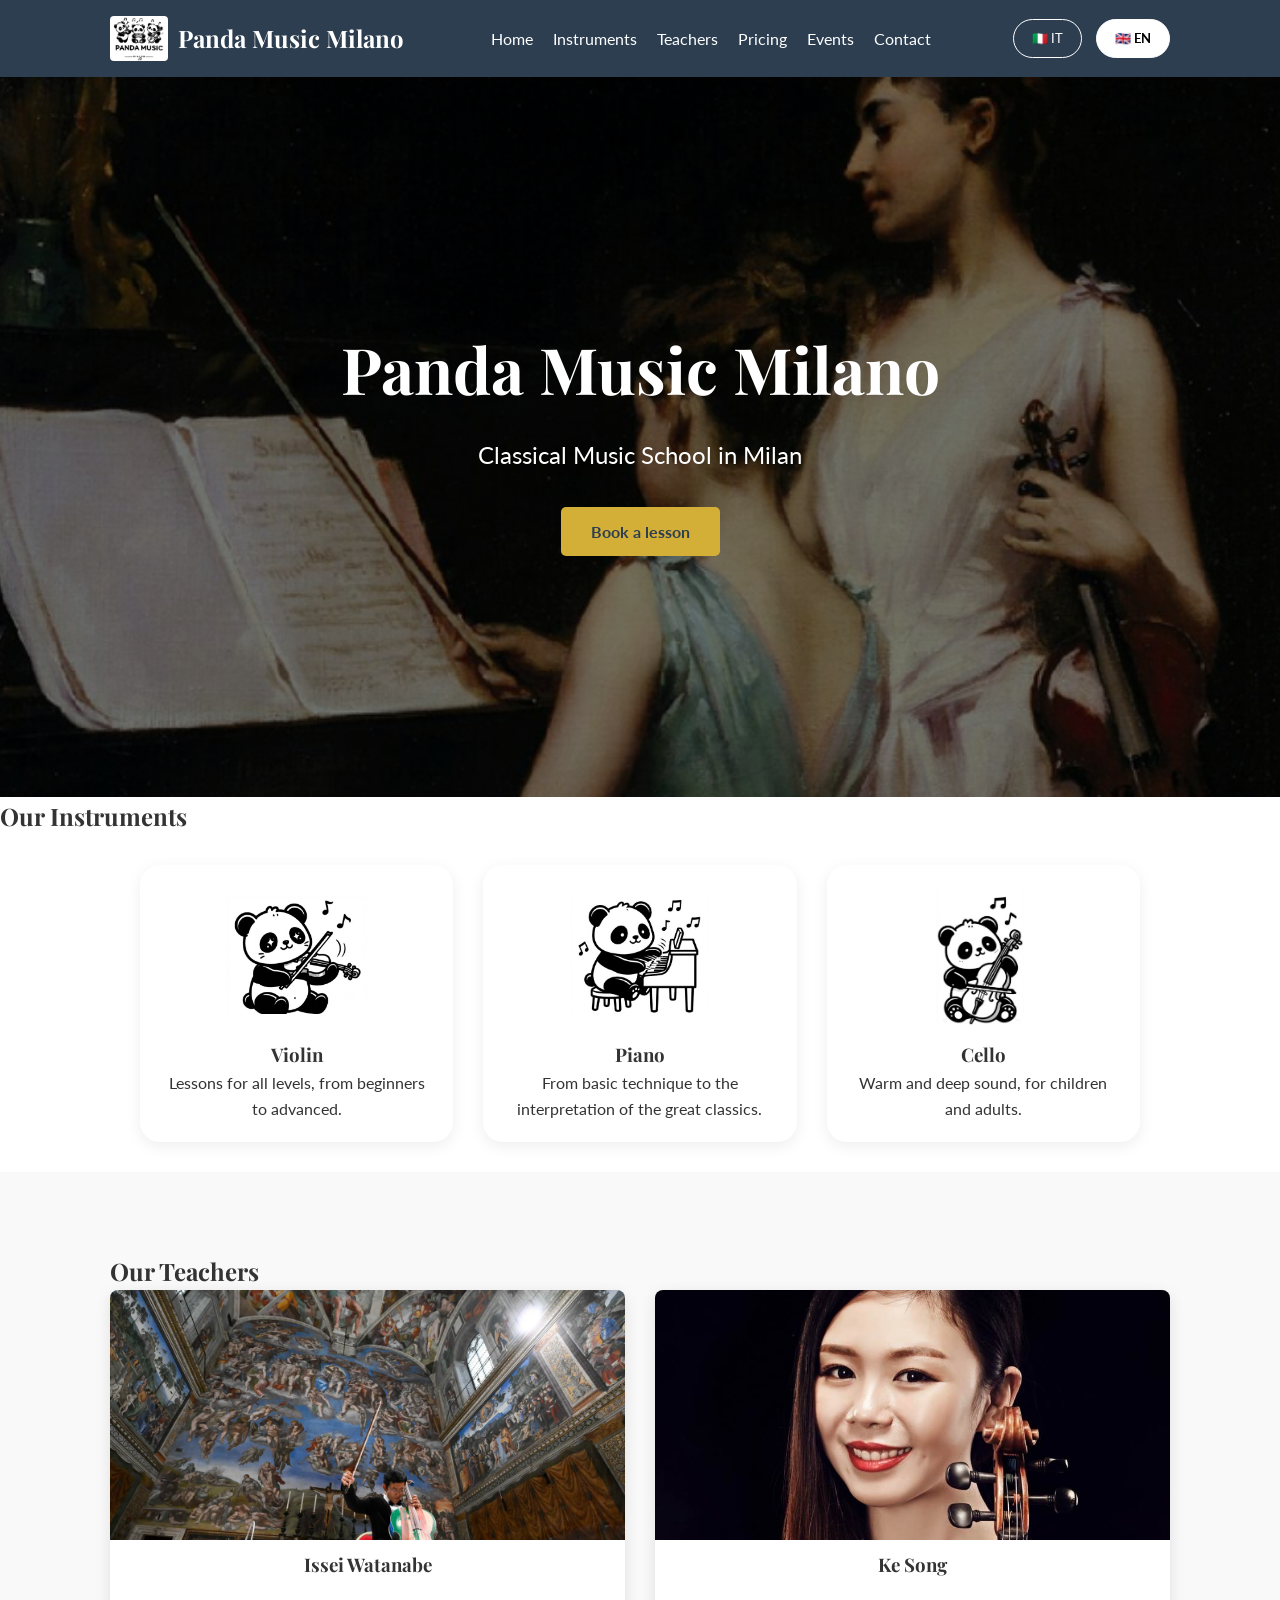
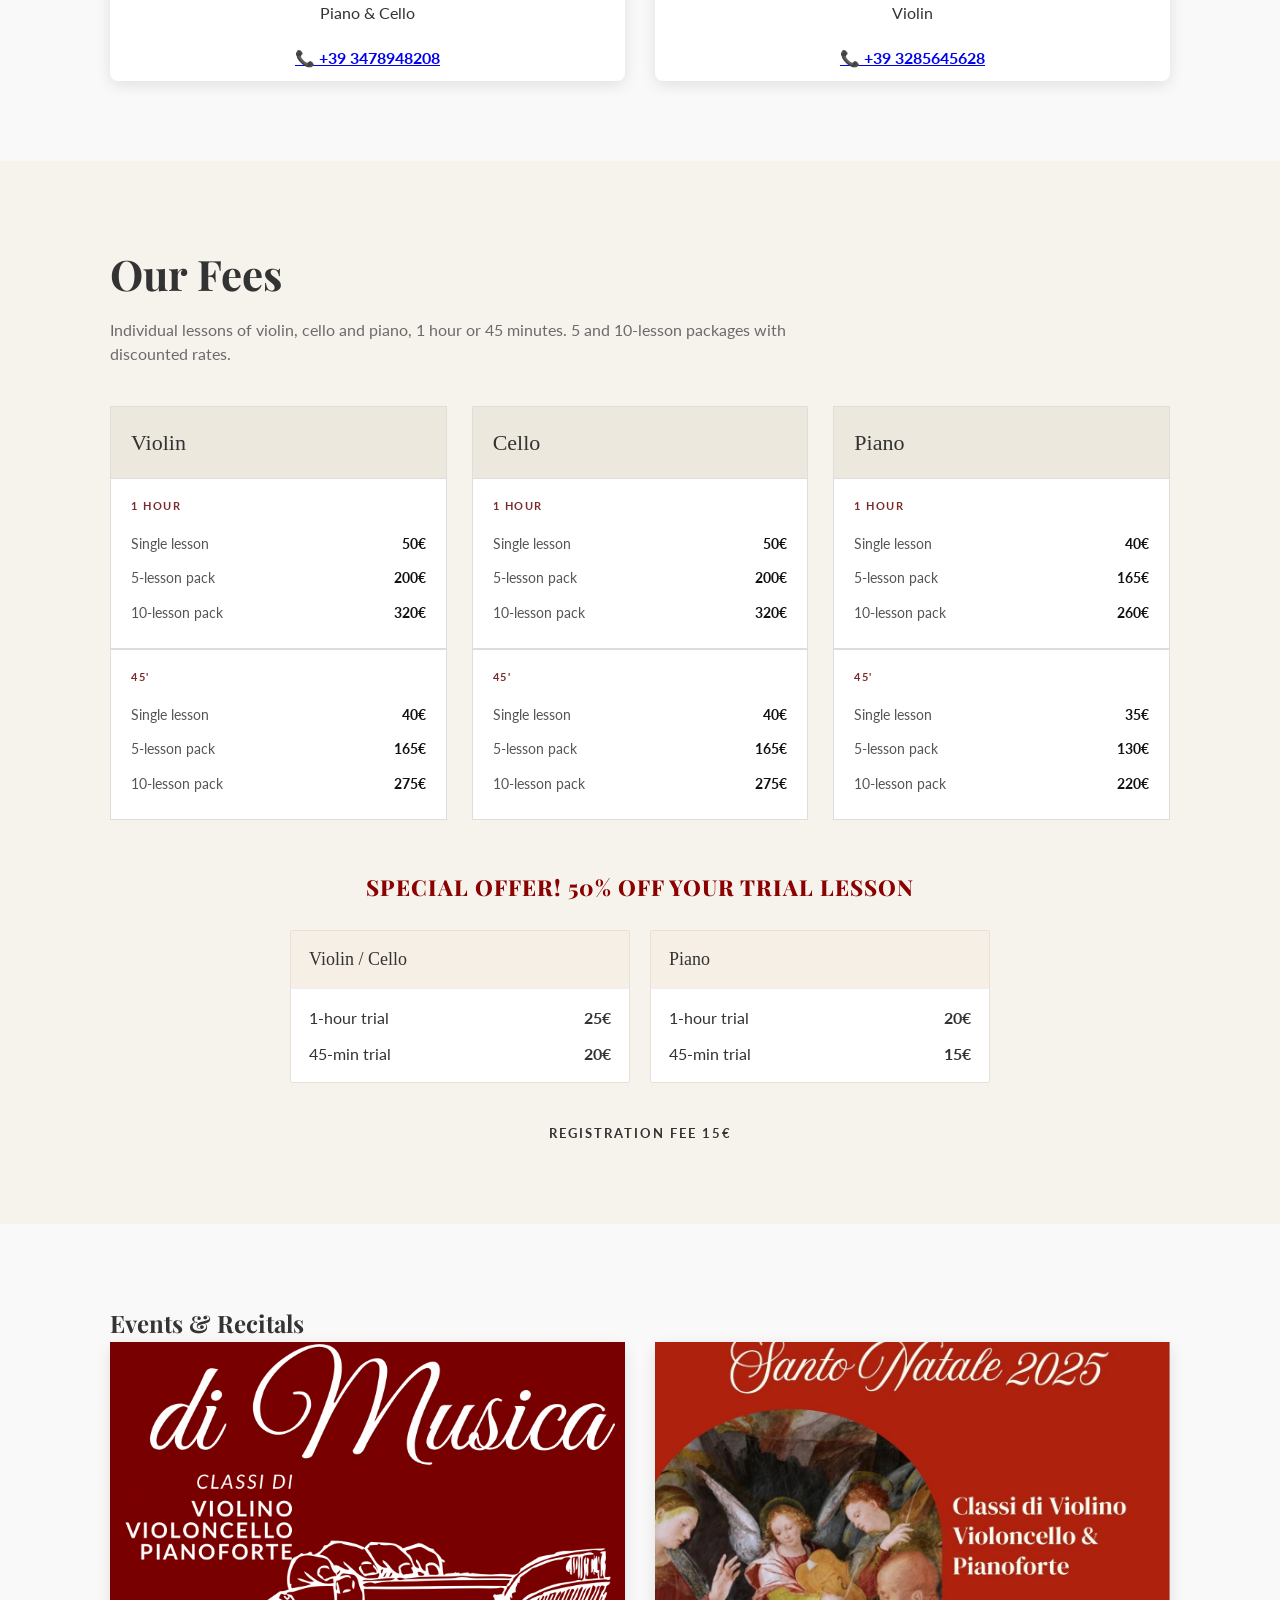
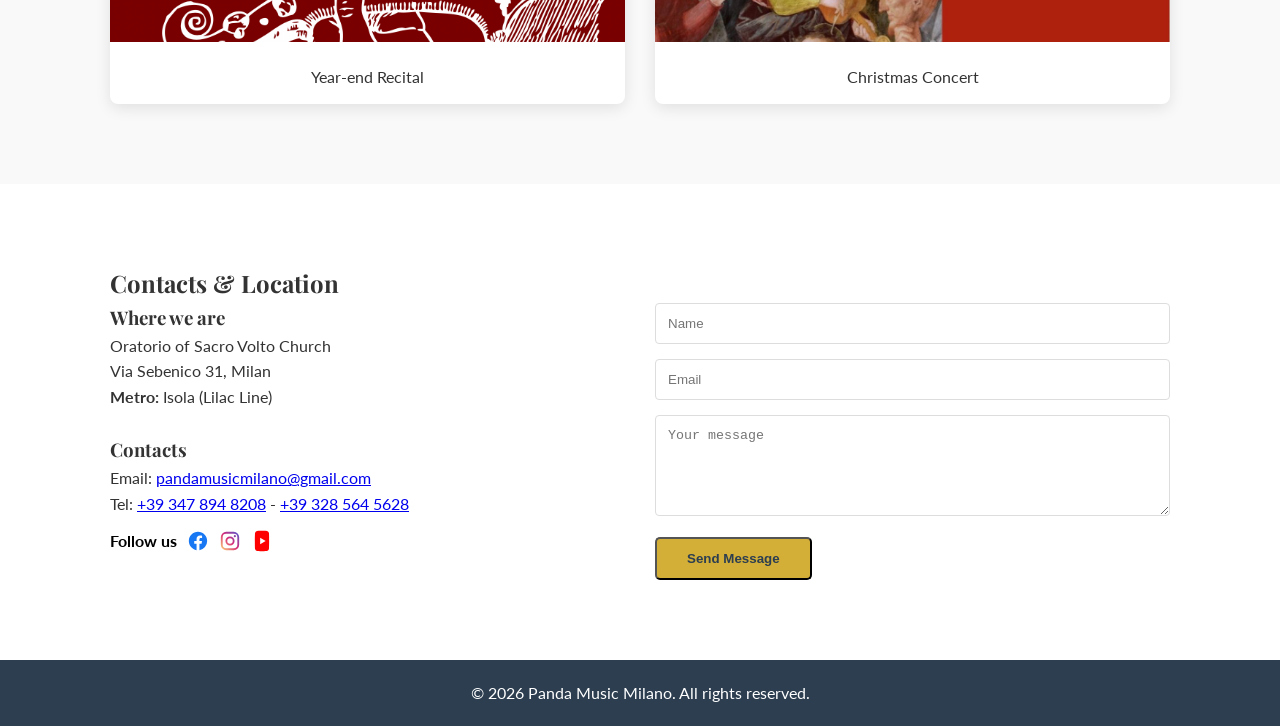
==== commit f8440033: "Change section title from 'Price List' to 'Our Fees'" ====
--- a/en/index.html
+++ b/en/index.html
@@ -86,7 +86,7 @@
 
     <section id="listino" class="section" style="background:#f6f3ed;">
   <div class="container">
-    <h2 class="section-title" style="text-align:left; font-size:42px; margin-bottom:10px;">Price List</h2>
+    <h2 class="section-title" style="text-align:left; font-size:42px; margin-bottom:10px;">Our Fees</h2>
     <p style="max-width:750px; color:#6b6b6b; margin-bottom:40px; line-height:1.5;">Individual lessons of violin, cello and piano, 1 hour or 45 minutes. 5 and 10-lesson packages with discounted rates.</p>
 
     <div class="prezzi-grid">
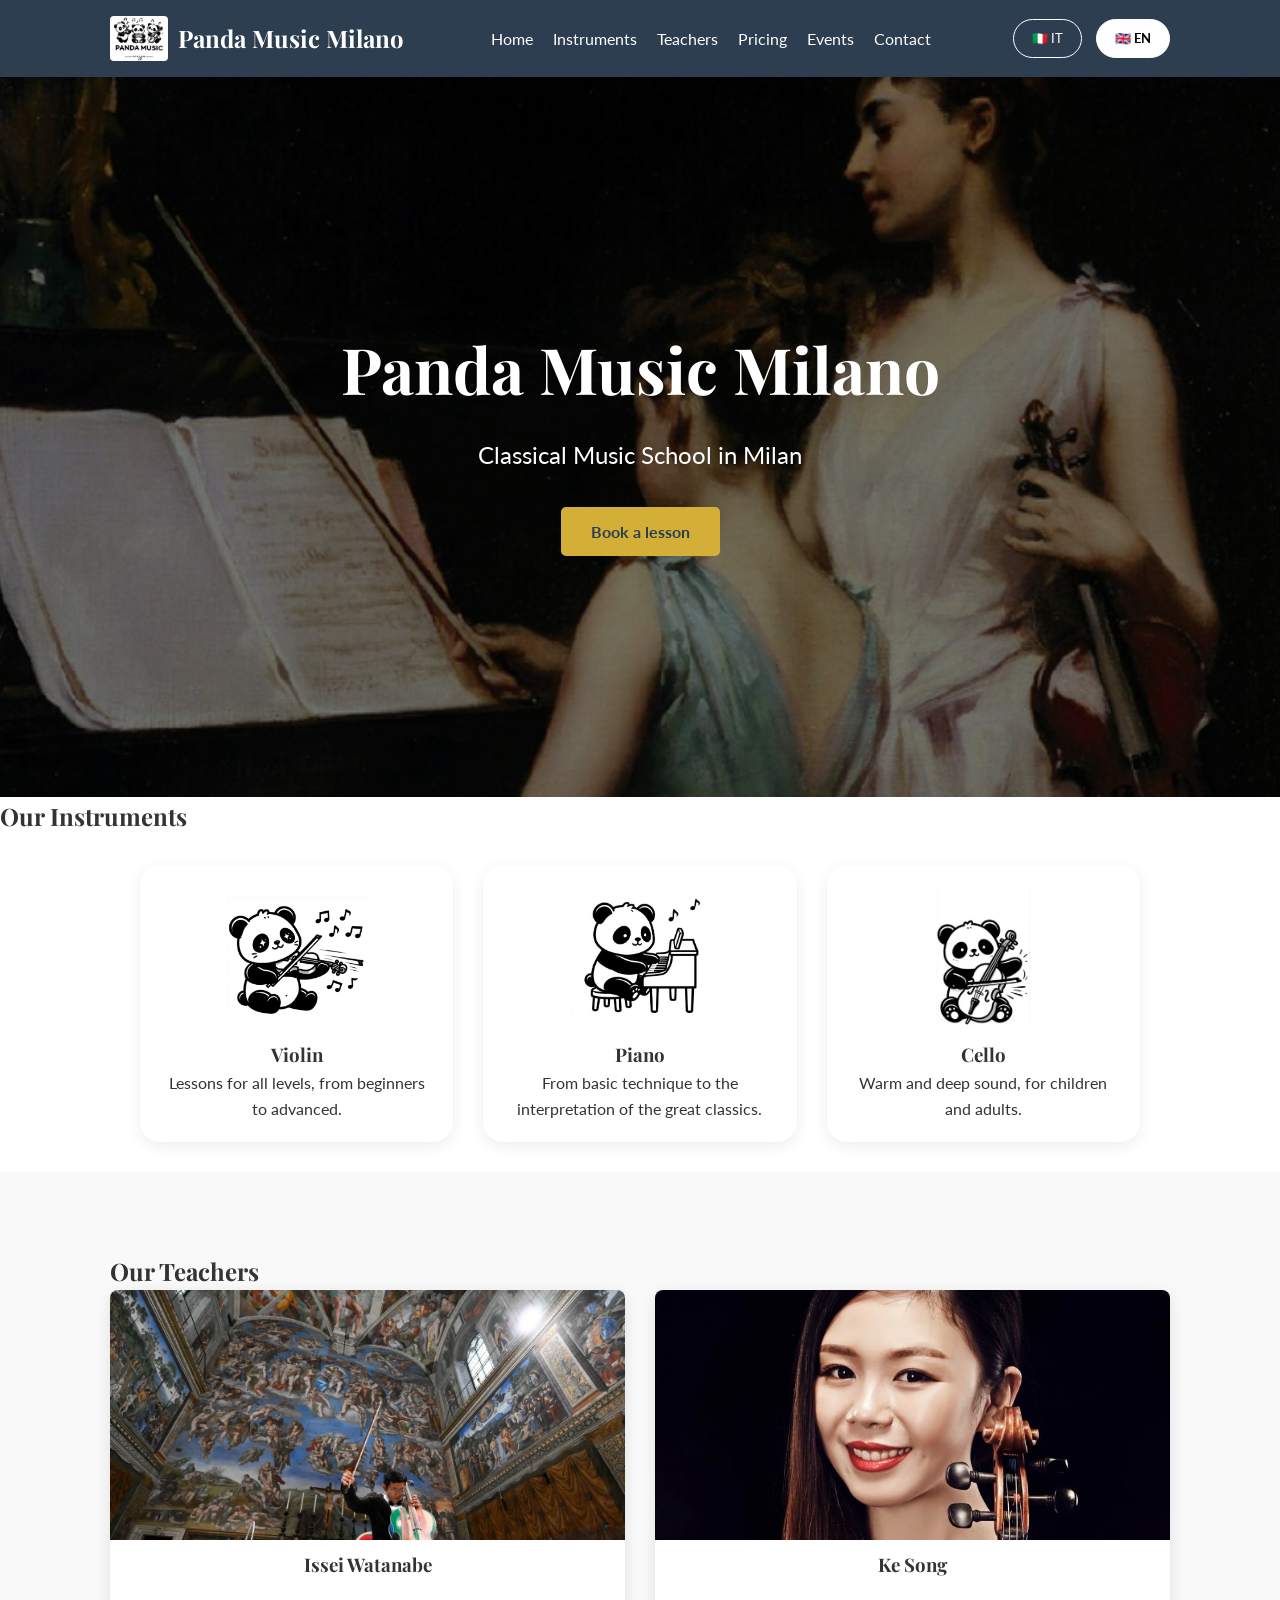
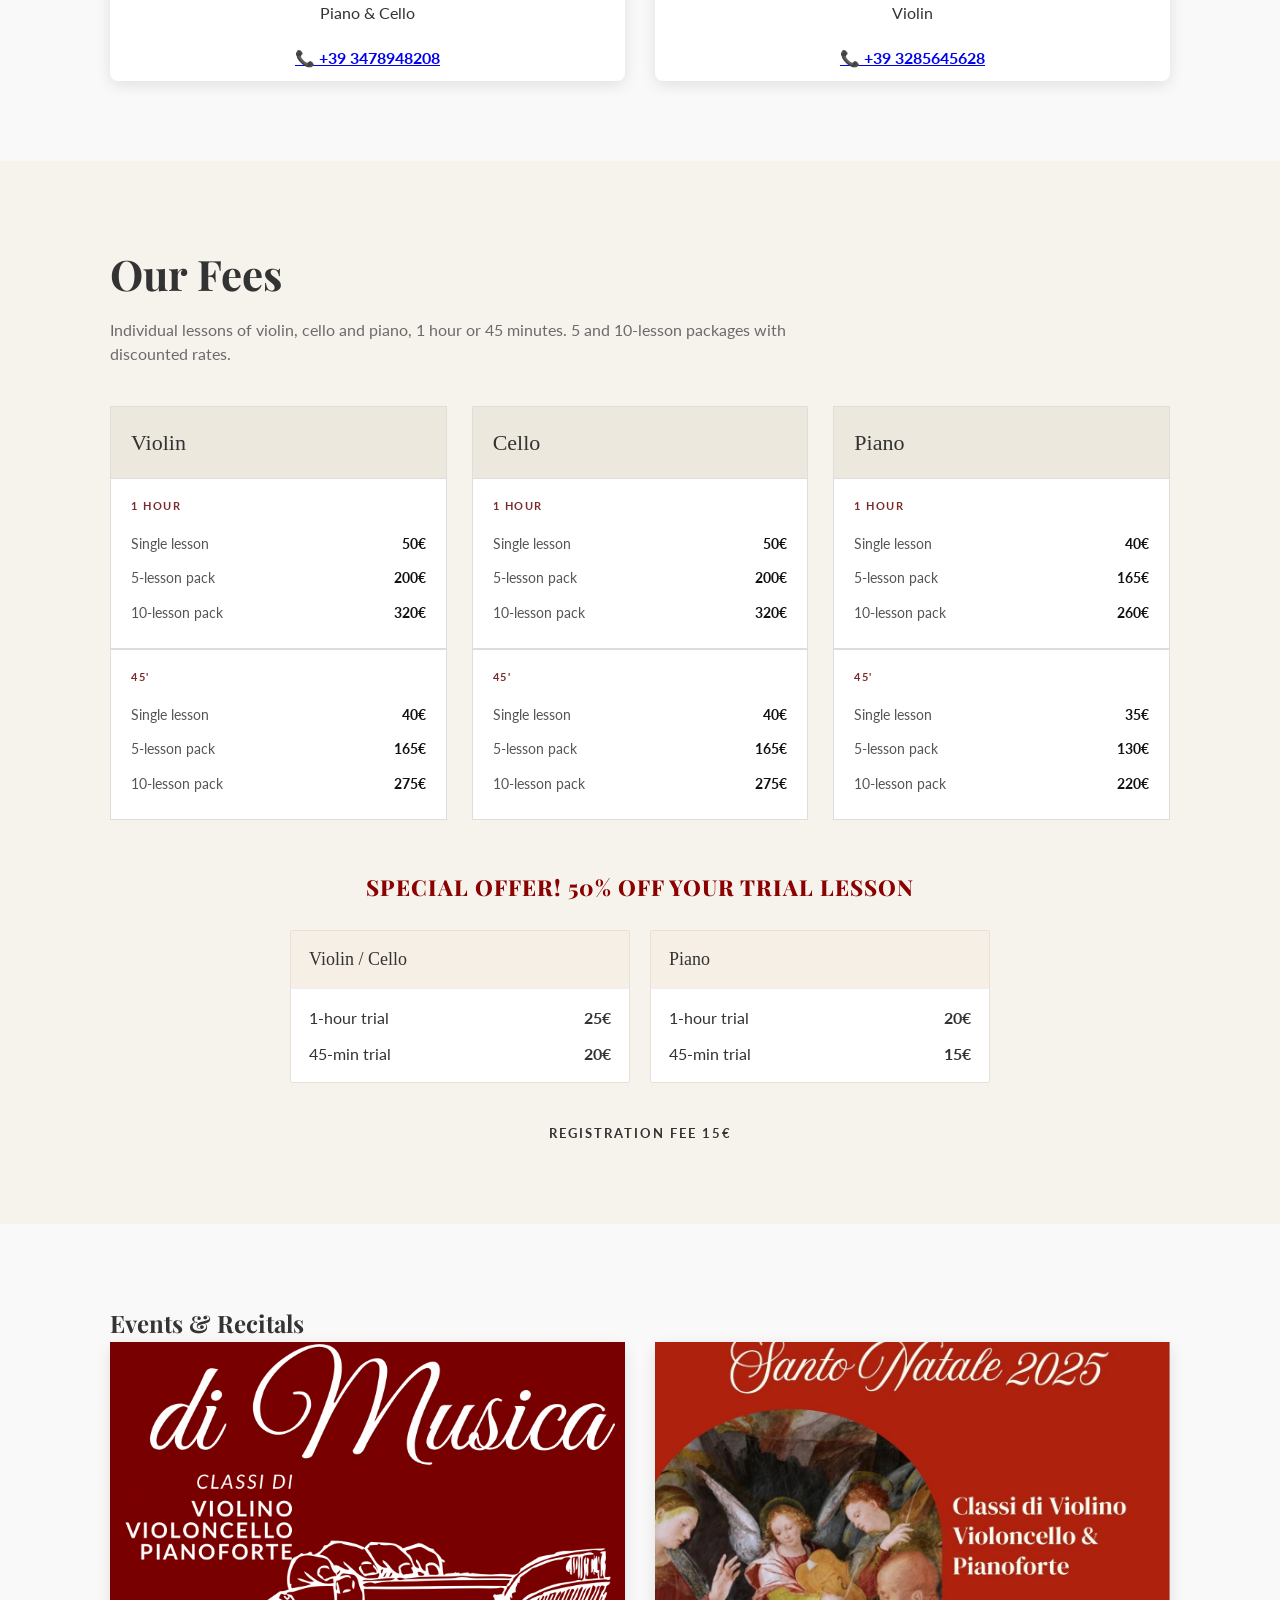
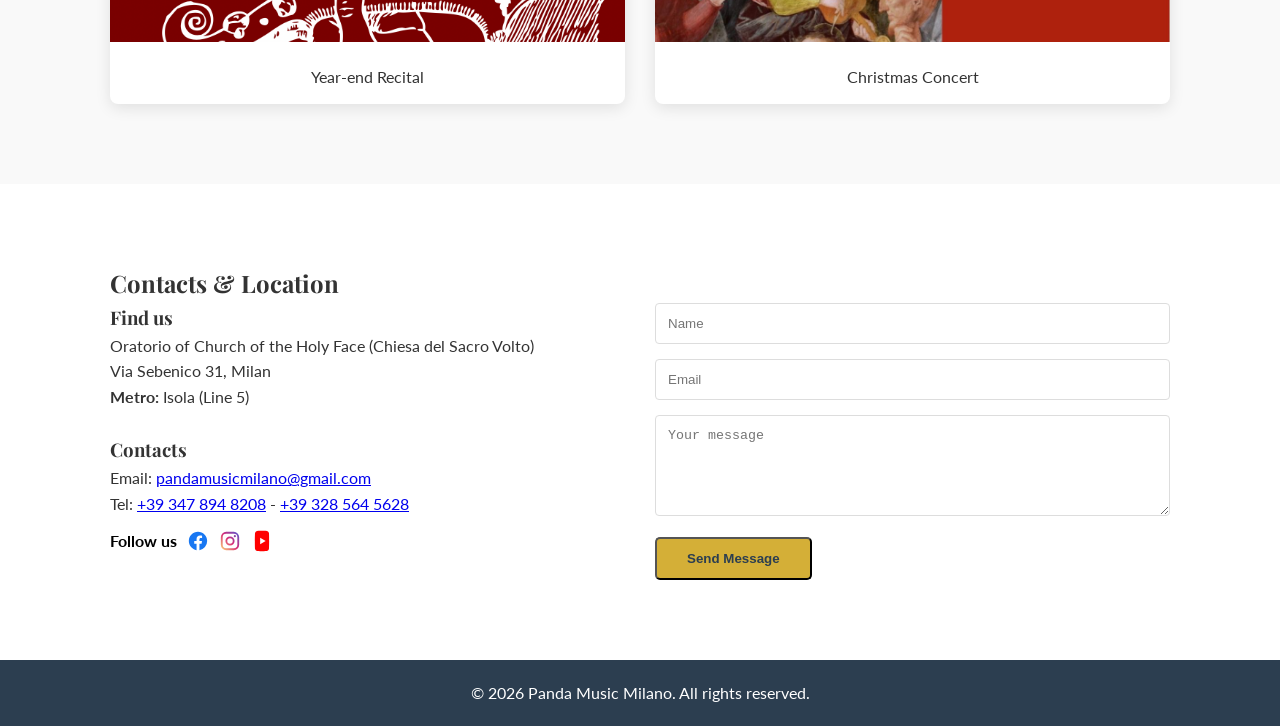
==== commit a14b11e7: "Update contact information and location details" ====
--- a/en/index.html
+++ b/en/index.html
@@ -203,10 +203,10 @@
             <h2 class="section-title">Contacts & Location</h2>
             <div class="grid">
                 <div class="contact-info">
-                    <h3>Where we are</h3>
-                    <p>Oratorio of Sacro Volto Church</p>
+                    <h3>Find us</h3>
+                    <p>Oratorio of Church of the Holy Face (Chiesa del Sacro Volto)</p>
                     <p>Via Sebenico 31, Milan</p>
-                    <p><strong>Metro:</strong> Isola (Lilac Line)</p>
+                    <p><strong>Metro:</strong> Isola (Line 5)</p>
                     <br>
                     <h3>Contacts</h3>
         <p>Email: <a href="mailto:pandamusicmilano@gmail.com">pandamusicmilano@gmail.com</a></p>
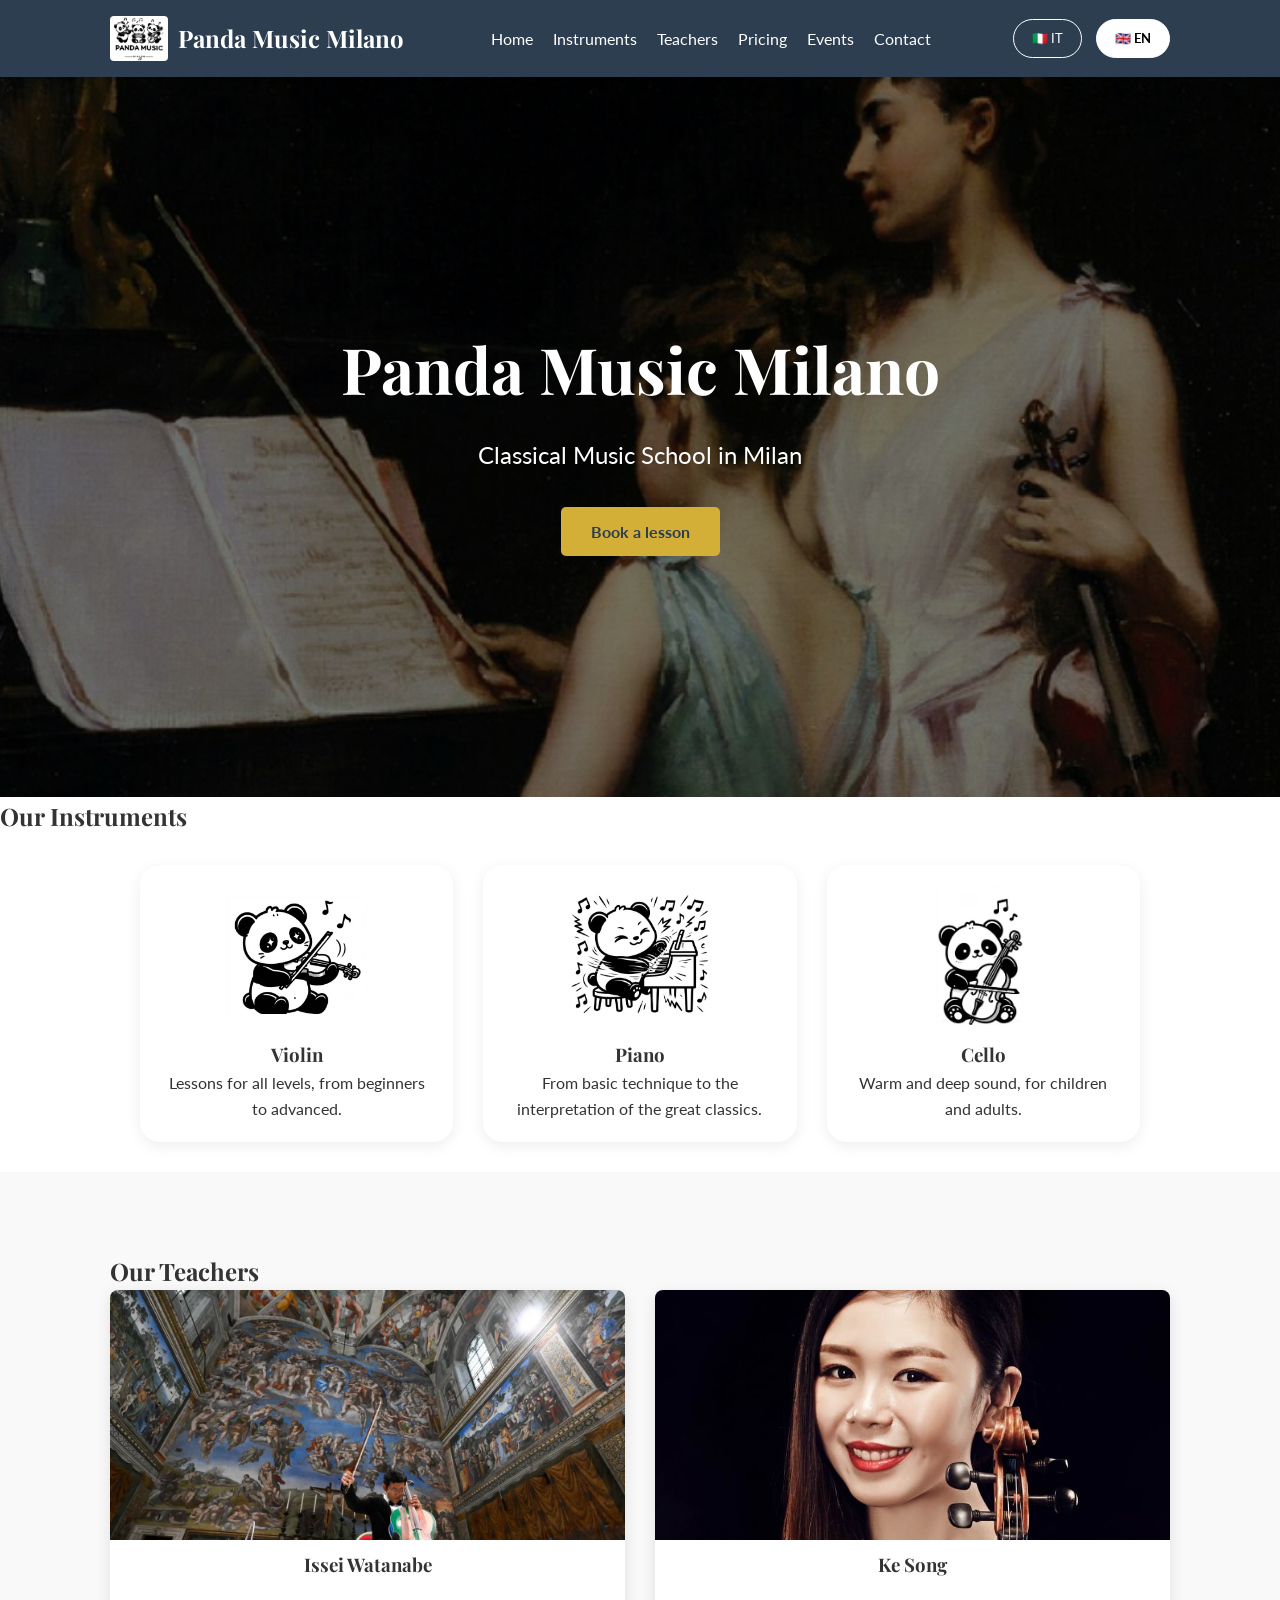
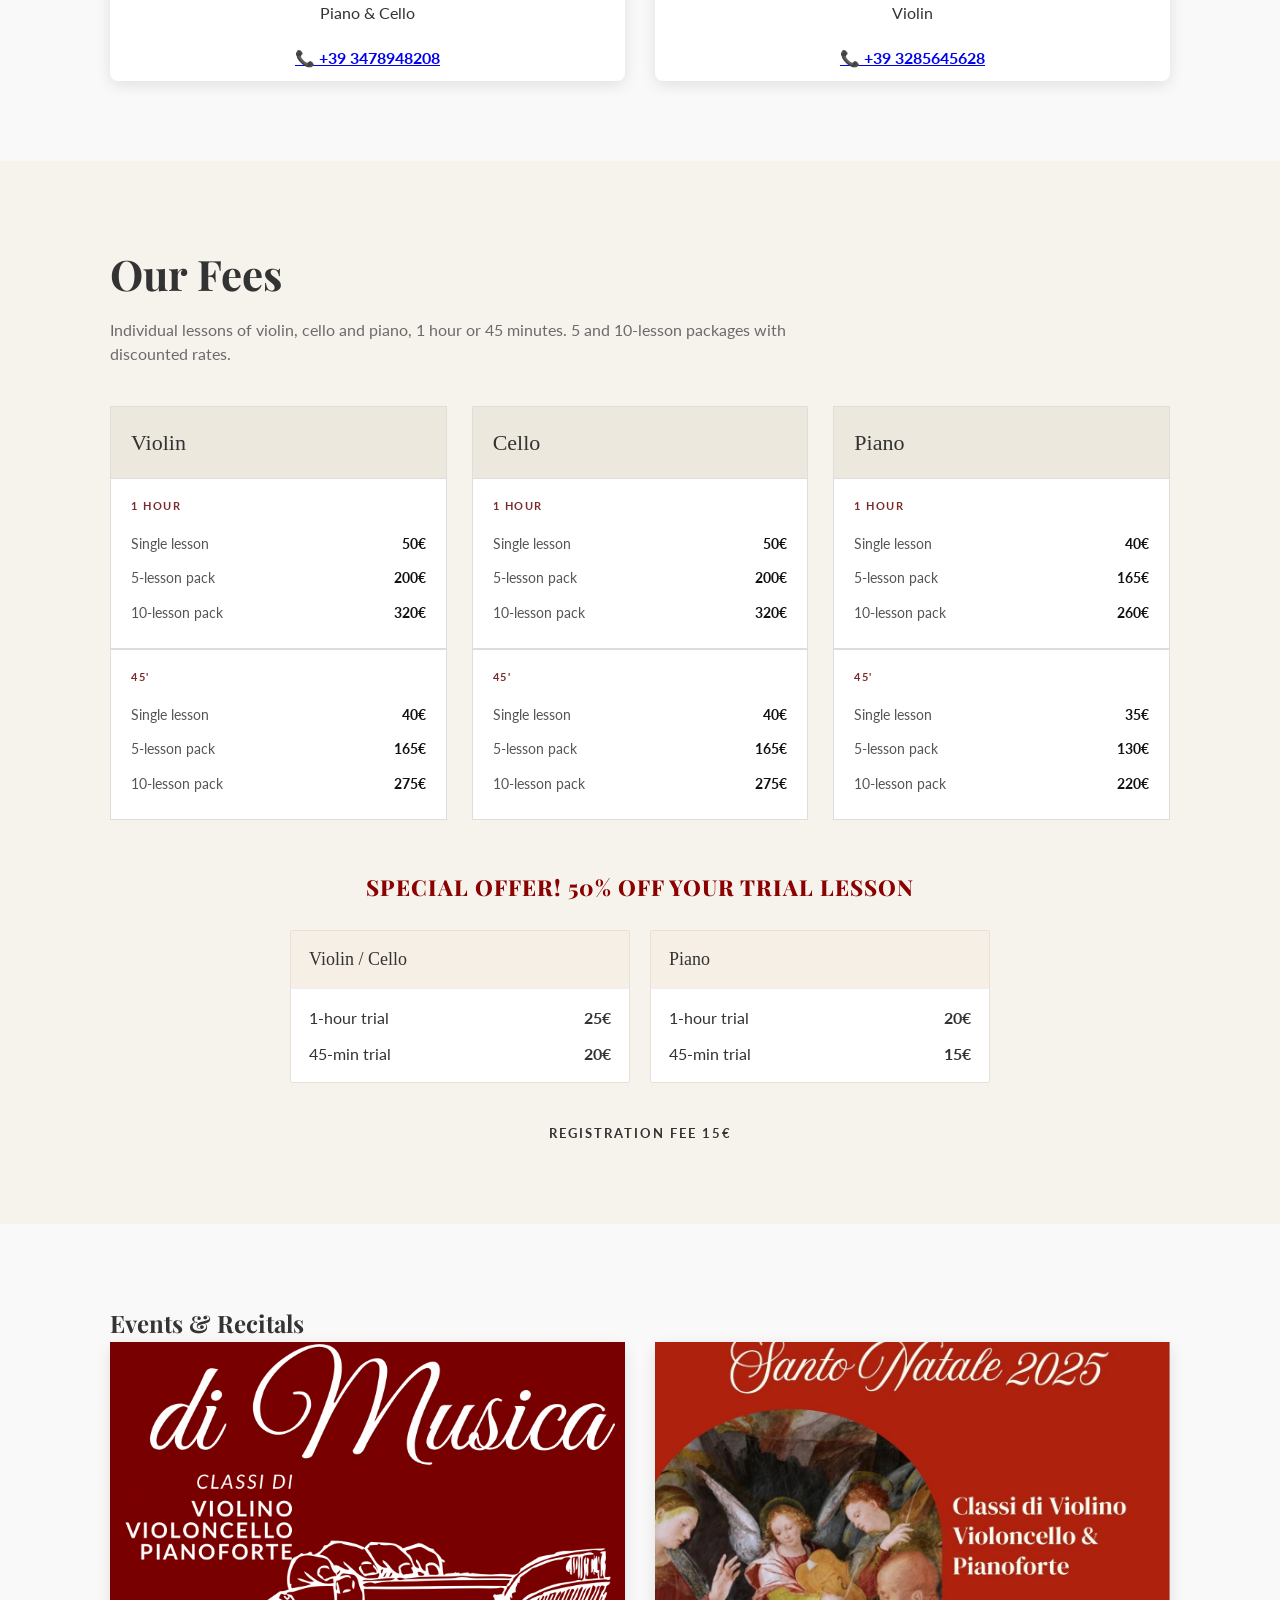
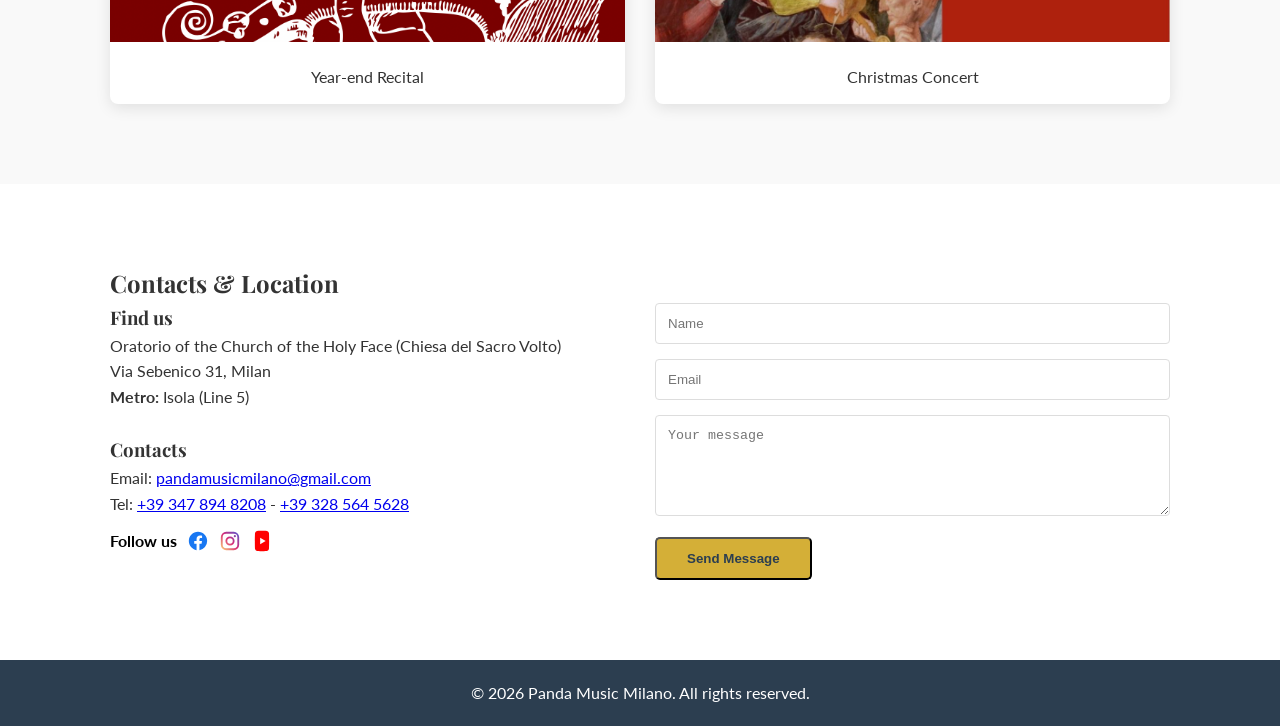
==== commit 0dc7736b: "Fix typo in contact information paragraph" ====
--- a/en/index.html
+++ b/en/index.html
@@ -204,7 +204,7 @@
             <div class="grid">
                 <div class="contact-info">
                     <h3>Find us</h3>
-                    <p>Oratorio of Church of the Holy Face (Chiesa del Sacro Volto)</p>
+                    <p>Oratorio of the Church of the Holy Face (Chiesa del Sacro Volto)</p>
                     <p>Via Sebenico 31, Milan</p>
                     <p><strong>Metro:</strong> Isola (Line 5)</p>
                     <br>
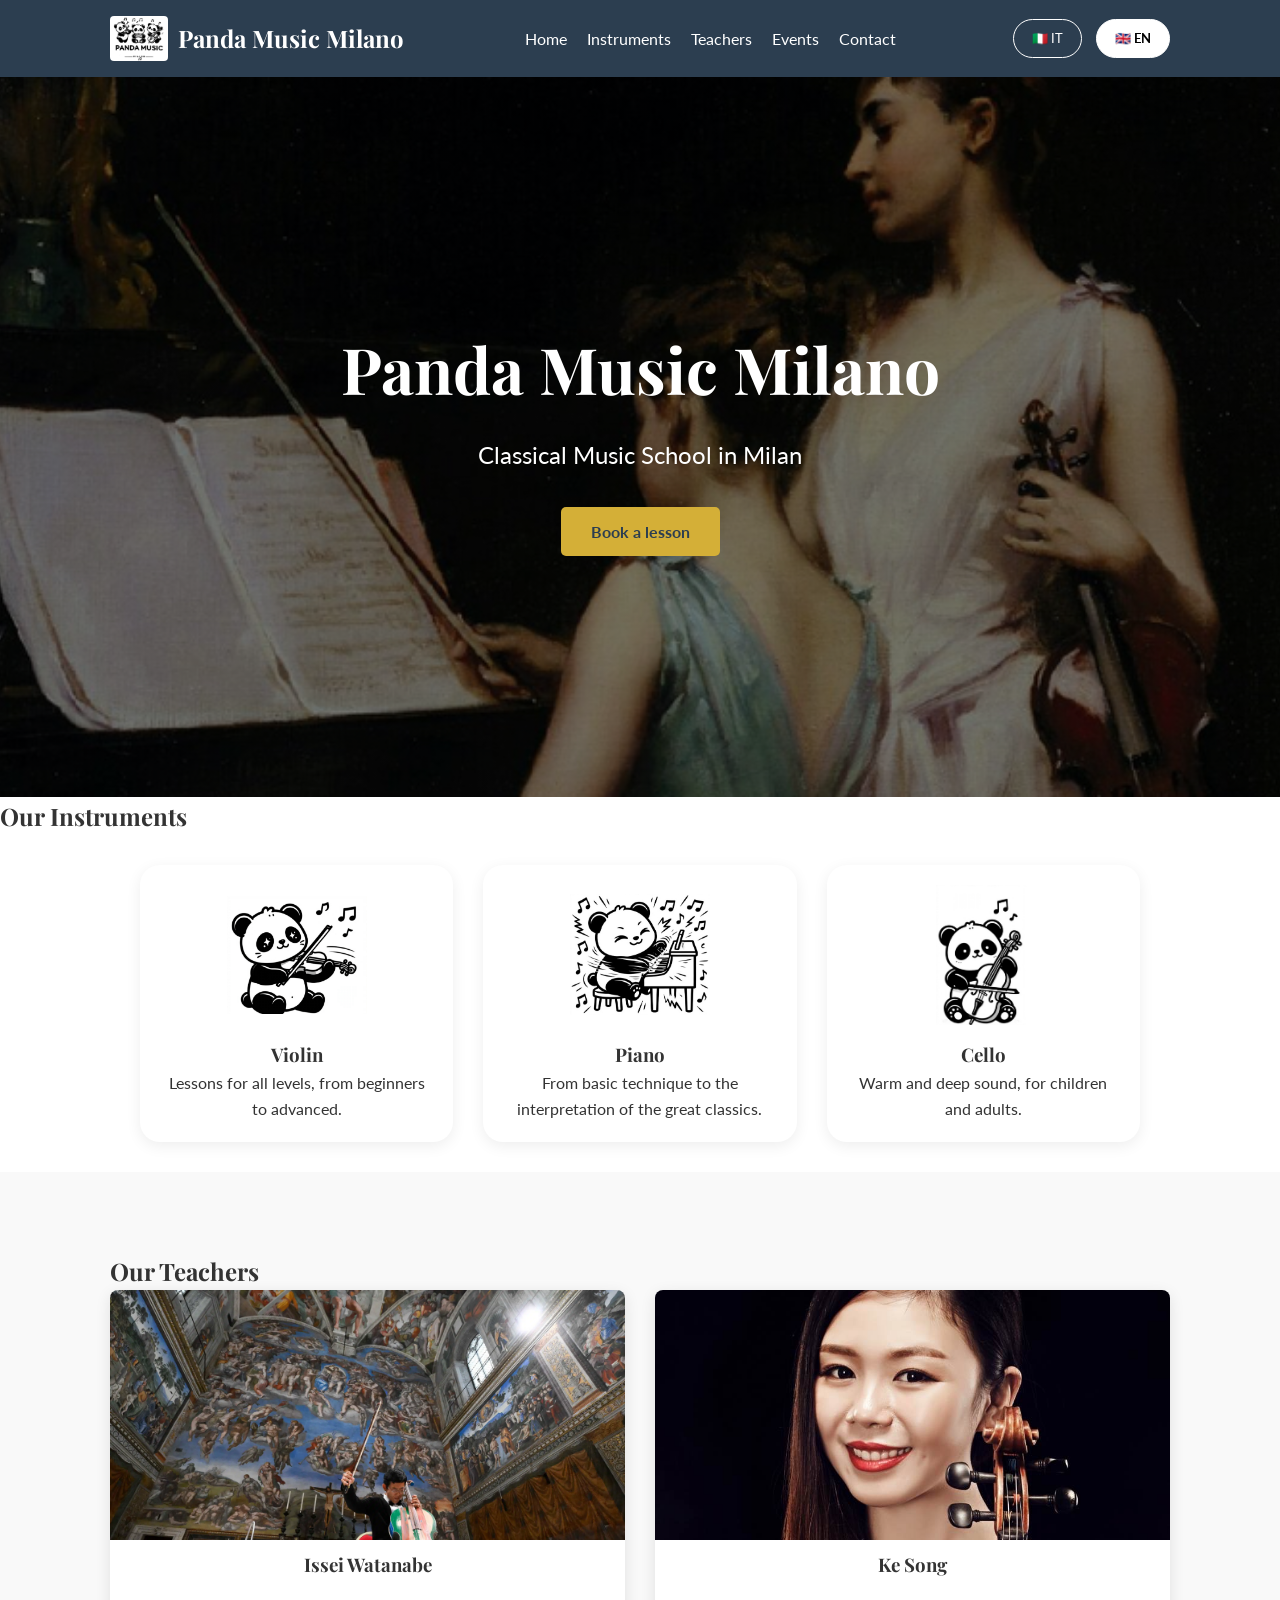
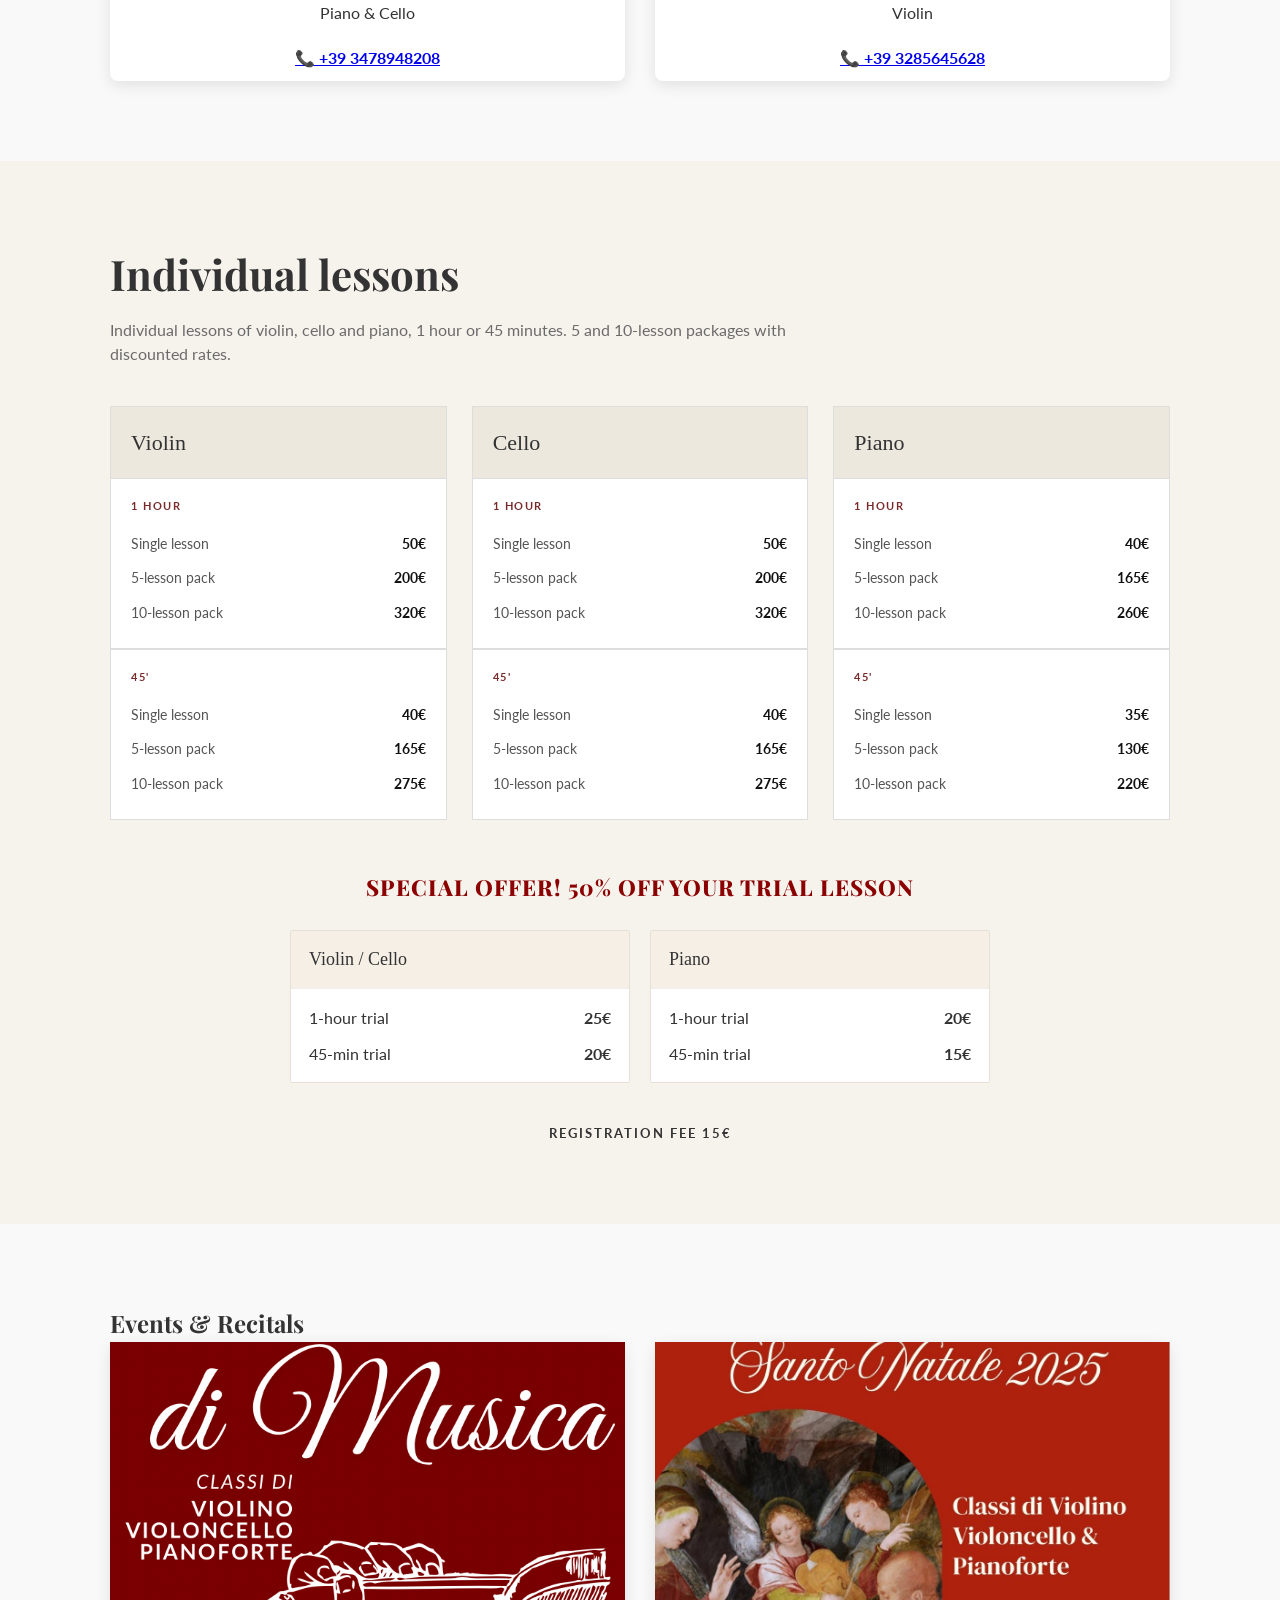
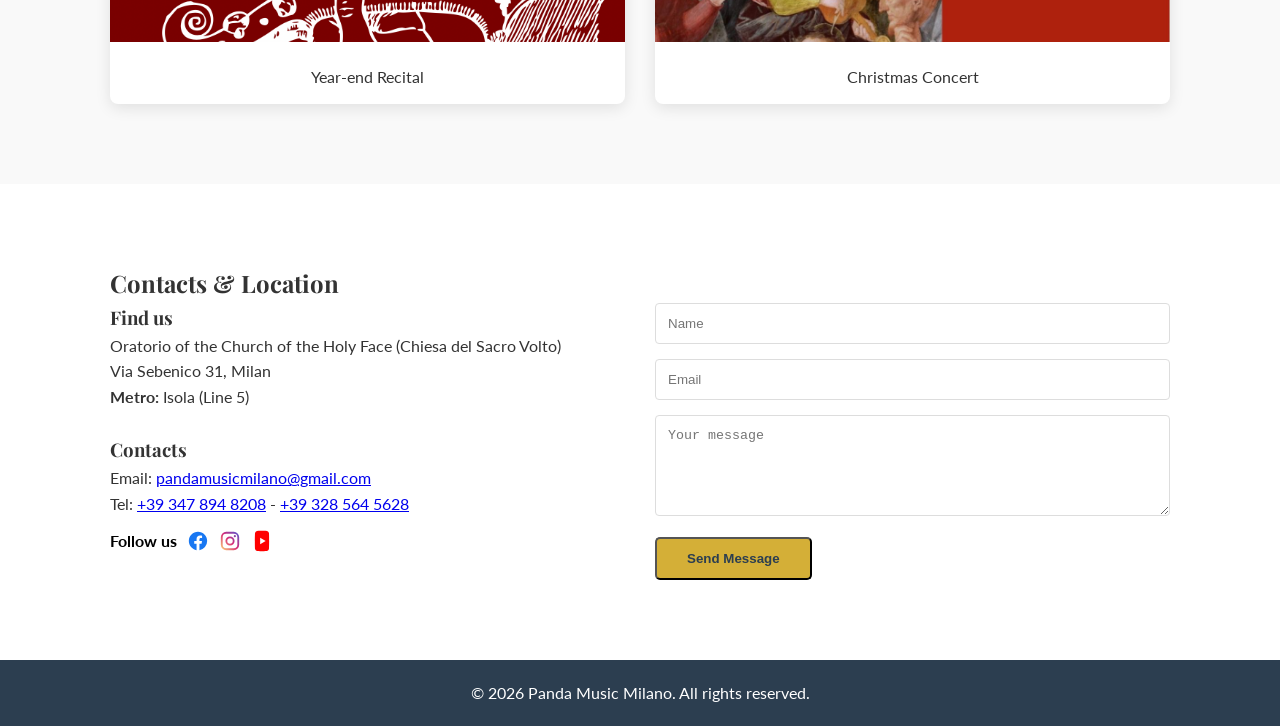
==== commit 288b3186: "Update section title and remove pricing link" ====
--- a/en/index.html
+++ b/en/index.html
@@ -24,7 +24,7 @@
                 <li><a href="#home">Home</a></li>
                 <li><a href="#strumenti">Instruments</a></li>
                 <li><a href="#docenti">Teachers</a></li>
-                <li><a href="#listino">Pricing</a></li>
+            
                 <li><a href="#eventi">Events</a></li>
                 <li><a href="#contatti">Contact</a></li>
                     </ul>
@@ -86,7 +86,7 @@
 
     <section id="listino" class="section" style="background:#f6f3ed;">
   <div class="container">
-    <h2 class="section-title" style="text-align:left; font-size:42px; margin-bottom:10px;">Our Fees</h2>
+    <h2 class="section-title" style="text-align:left; font-size:42px; margin-bottom:10px;">Individual lessons</h2>
     <p style="max-width:750px; color:#6b6b6b; margin-bottom:40px; line-height:1.5;">Individual lessons of violin, cello and piano, 1 hour or 45 minutes. 5 and 10-lesson packages with discounted rates.</p>
 
     <div class="prezzi-grid">
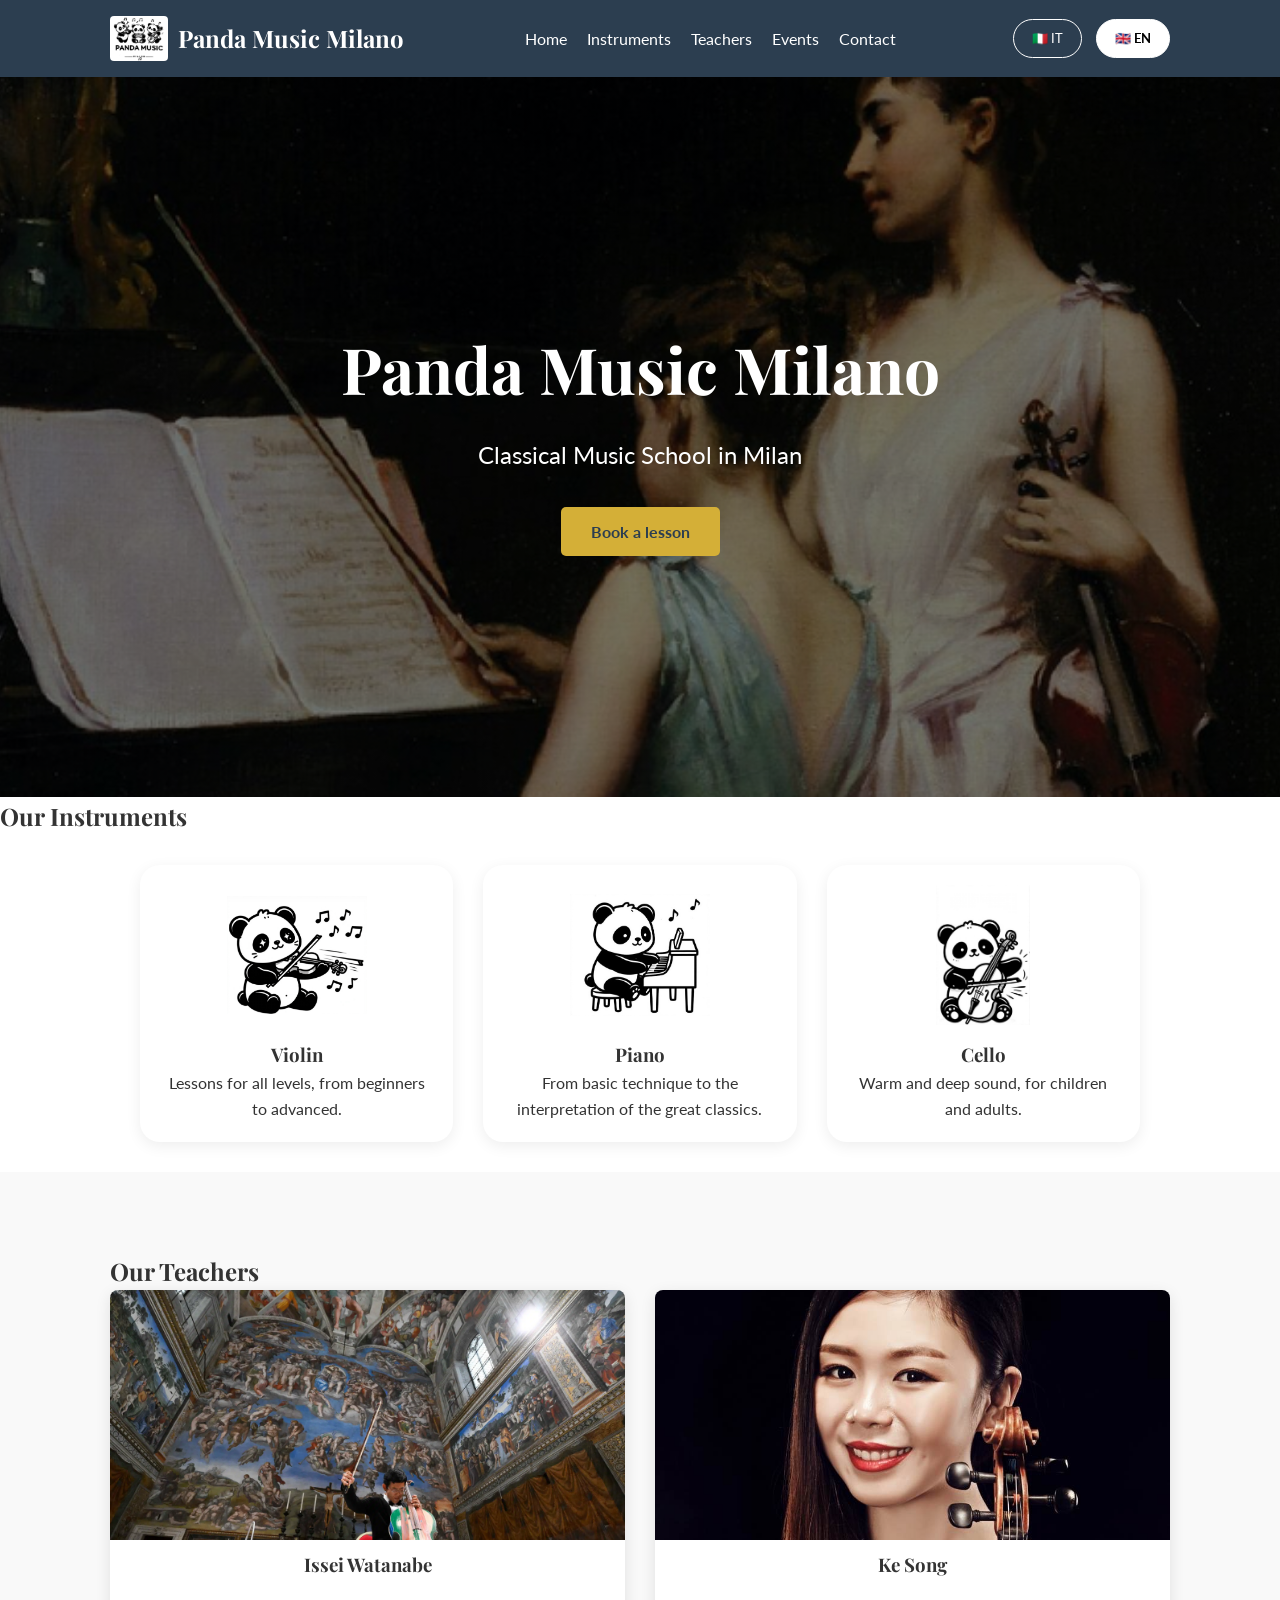
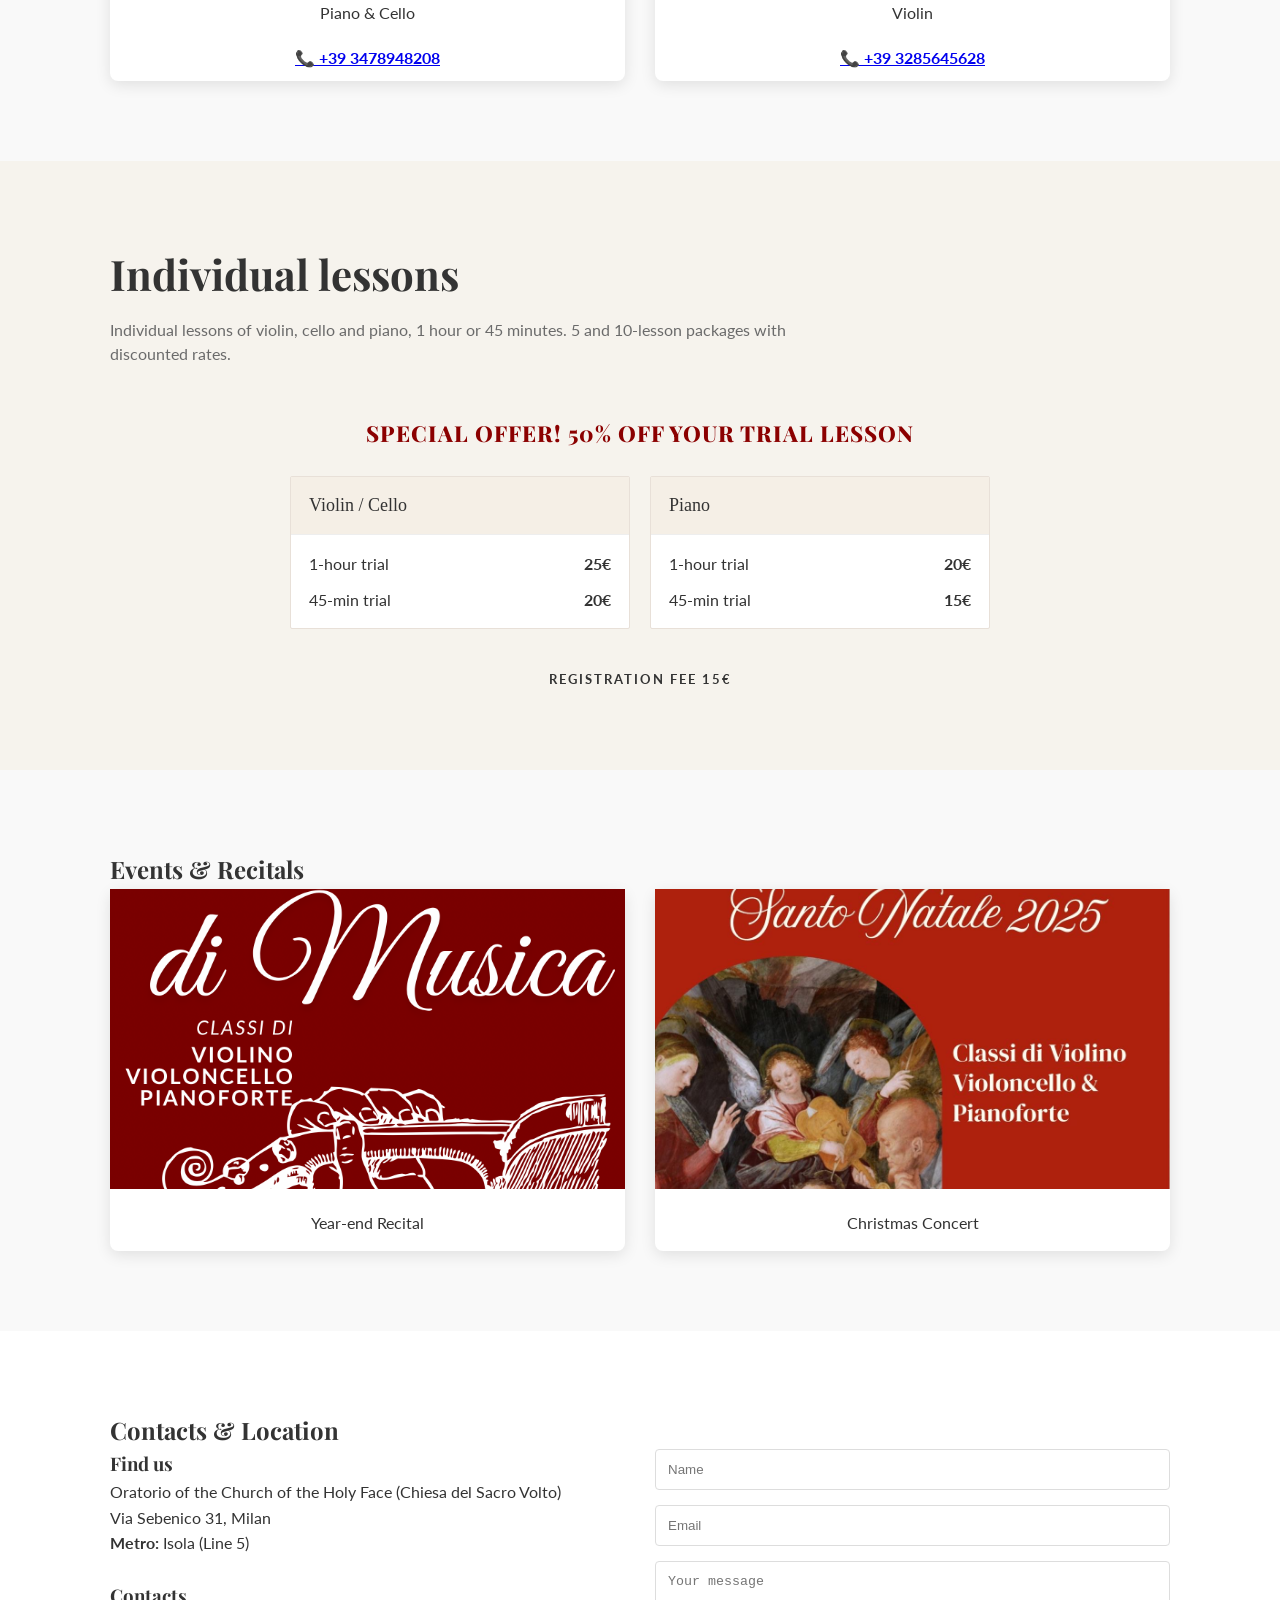
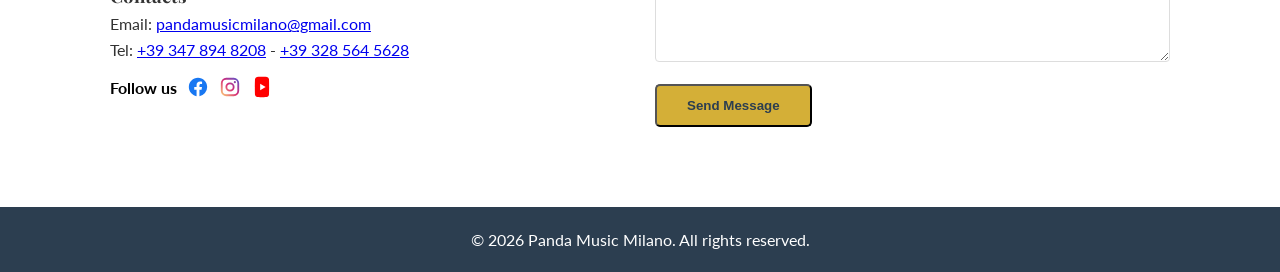
==== commit 2baf33d8: "Update index.html" ====
--- a/en/index.html
+++ b/en/index.html
@@ -89,68 +89,7 @@
     <h2 class="section-title" style="text-align:left; font-size:42px; margin-bottom:10px;">Individual lessons</h2>
     <p style="max-width:750px; color:#6b6b6b; margin-bottom:40px; line-height:1.5;">Individual lessons of violin, cello and piano, 1 hour or 45 minutes. 5 and 10-lesson packages with discounted rates.</p>
 
-    <div class="prezzi-grid">
-      <div class="prezzi-col">
-        <div class="prezzi-card">
-          <div class="prezzi-header">Violin</div>
-          <div class="prezzi-body">
-            <div class="prezzi-label">1 HOUR</div>
-            <div class="prezzi-row"><span>Single lesson</span><strong>50€</strong></div>
-            <div class="prezzi-row"><span>5-lesson pack</span><strong>200€</strong></div>
-            <div class="prezzi-row"><span>10-lesson pack</span><strong>320€</strong></div>
-          </div>
-        </div>
-        <div class="prezzi-card">
-          <div class="prezzi-body">
-            <div class="prezzi-label">45'</div>
-            <div class="prezzi-row"><span>Single lesson</span><strong>40€</strong></div>
-            <div class="prezzi-row"><span>5-lesson pack</span><strong>165€</strong></div>
-            <div class="prezzi-row"><span>10-lesson pack</span><strong>275€</strong></div>
-          </div>
-        </div>
-      </div>
-
-      <div class="prezzi-col">
-        <div class="prezzi-card">
-          <div class="prezzi-header">Cello</div>
-          <div class="prezzi-body">
-            <div class="prezzi-label">1 HOUR</div>
-            <div class="prezzi-row"><span>Single lesson</span><strong>50€</strong></div>
-            <div class="prezzi-row"><span>5-lesson pack</span><strong>200€</strong></div>
-            <div class="prezzi-row"><span>10-lesson pack</span><strong>320€</strong></div>
-          </div>
-        </div>
-        <div class="prezzi-card">
-          <div class="prezzi-body">
-            <div class="prezzi-label">45'</div>
-            <div class="prezzi-row"><span>Single lesson</span><strong>40€</strong></div>
-            <div class="prezzi-row"><span>5-lesson pack</span><strong>165€</strong></div>
-            <div class="prezzi-row"><span>10-lesson pack</span><strong>275€</strong></div>
-          </div>
-        </div>
-      </div>
-
-      <div class="prezzi-col">
-        <div class="prezzi-card">
-          <div class="prezzi-header">Piano</div>
-          <div class="prezzi-body">
-            <div class="prezzi-label">1 HOUR</div>
-            <div class="prezzi-row"><span>Single lesson</span><strong>40€</strong></div>
-            <div class="prezzi-row"><span>5-lesson pack</span><strong>165€</strong></div>
-            <div class="prezzi-row"><span>10-lesson pack</span><strong>260€</strong></div>
-          </div>
-        </div>
-        <div class="prezzi-card">
-          <div class="prezzi-body">
-            <div class="prezzi-label">45'</div>
-            <div class="prezzi-row"><span>Single lesson</span><strong>35€</strong></div>
-            <div class="prezzi-row"><span>5-lesson pack</span><strong>130€</strong></div>
-            <div class="prezzi-row"><span>10-lesson pack</span><strong>220€</strong></div>
-          </div>
-        </div>
-      </div>
-    </div>
-
+  
 <h3 style="text-align:center; margin:50px 0 25px 0; font-size:22px; letter-spacing:1px; font-weight:800; color:#8b0000;">SPECIAL OFFER! 50% OFF YOUR TRIAL LESSON</h3>
 
 <div class="prezzi-offerta-grid" style="display:grid; grid-template-columns: repeat(2, 1fr); gap:20px; max-width:700px; margin:0 auto 30px auto;">
